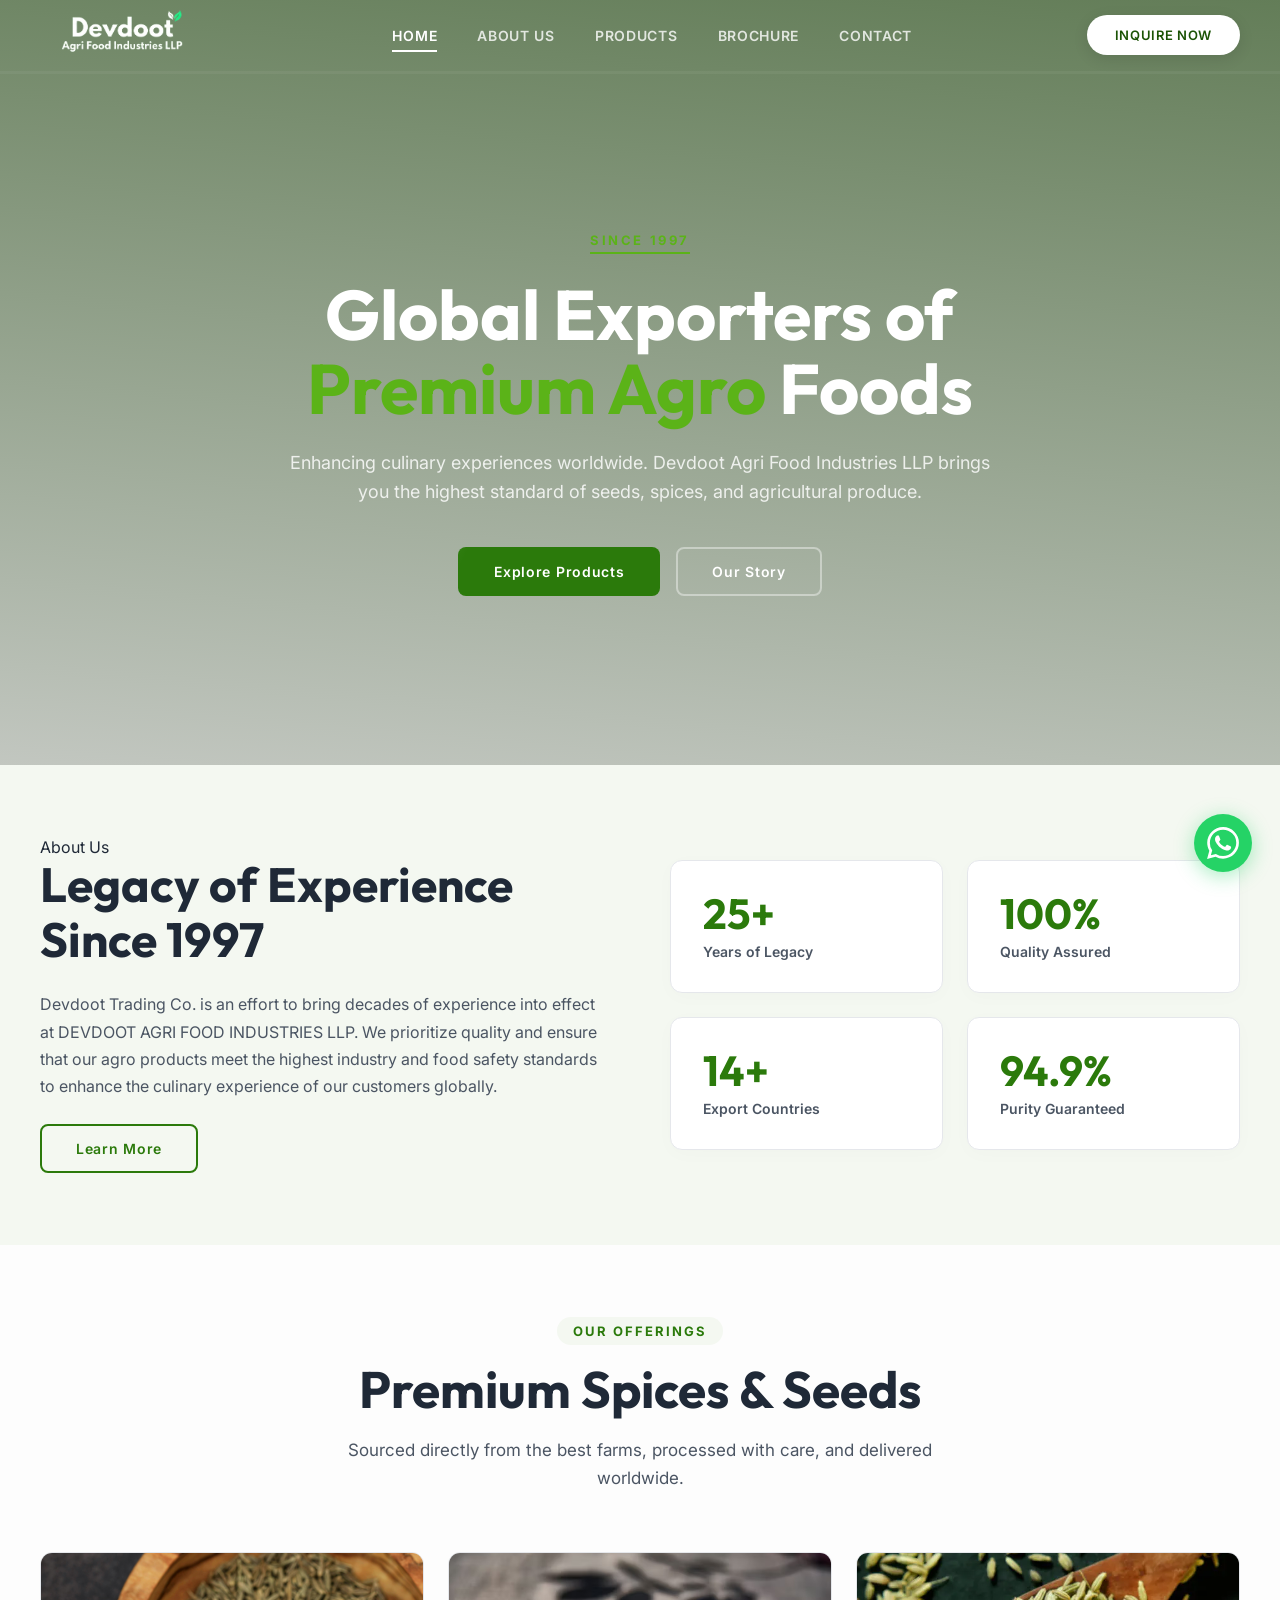
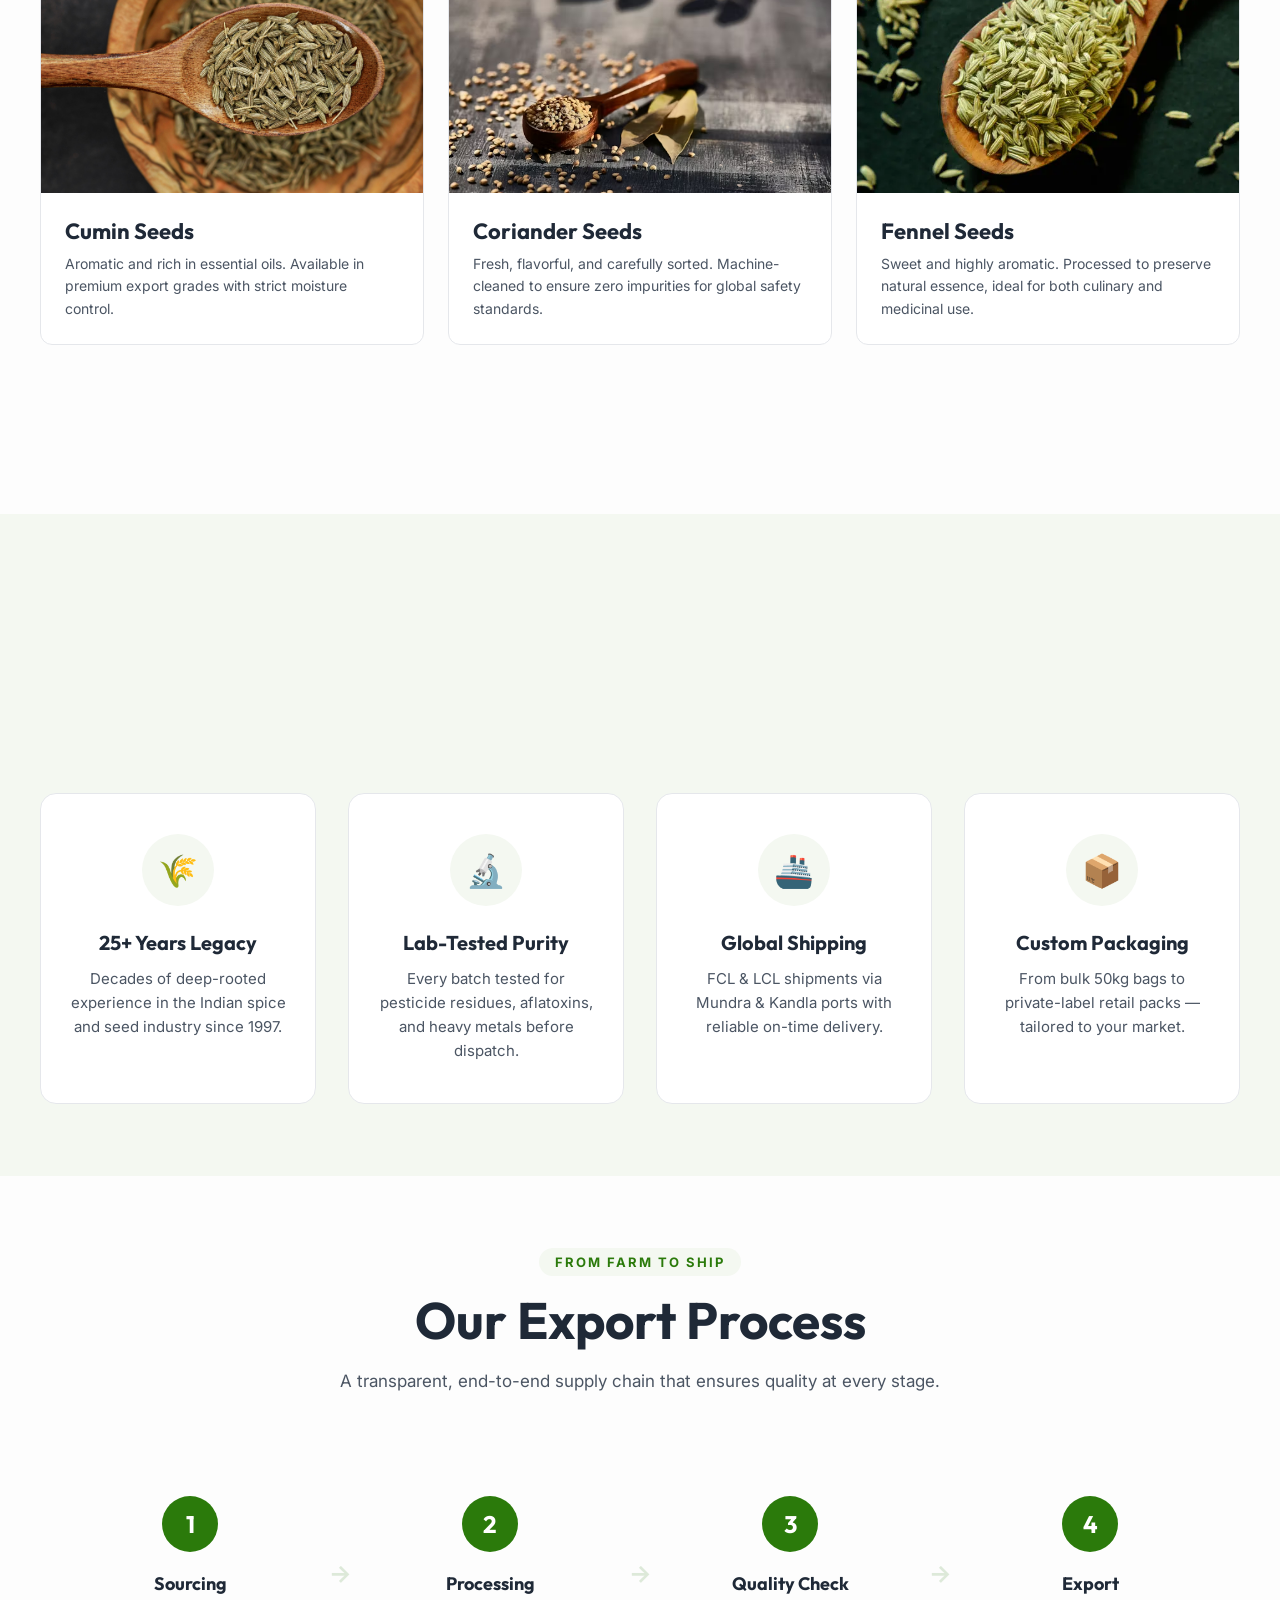
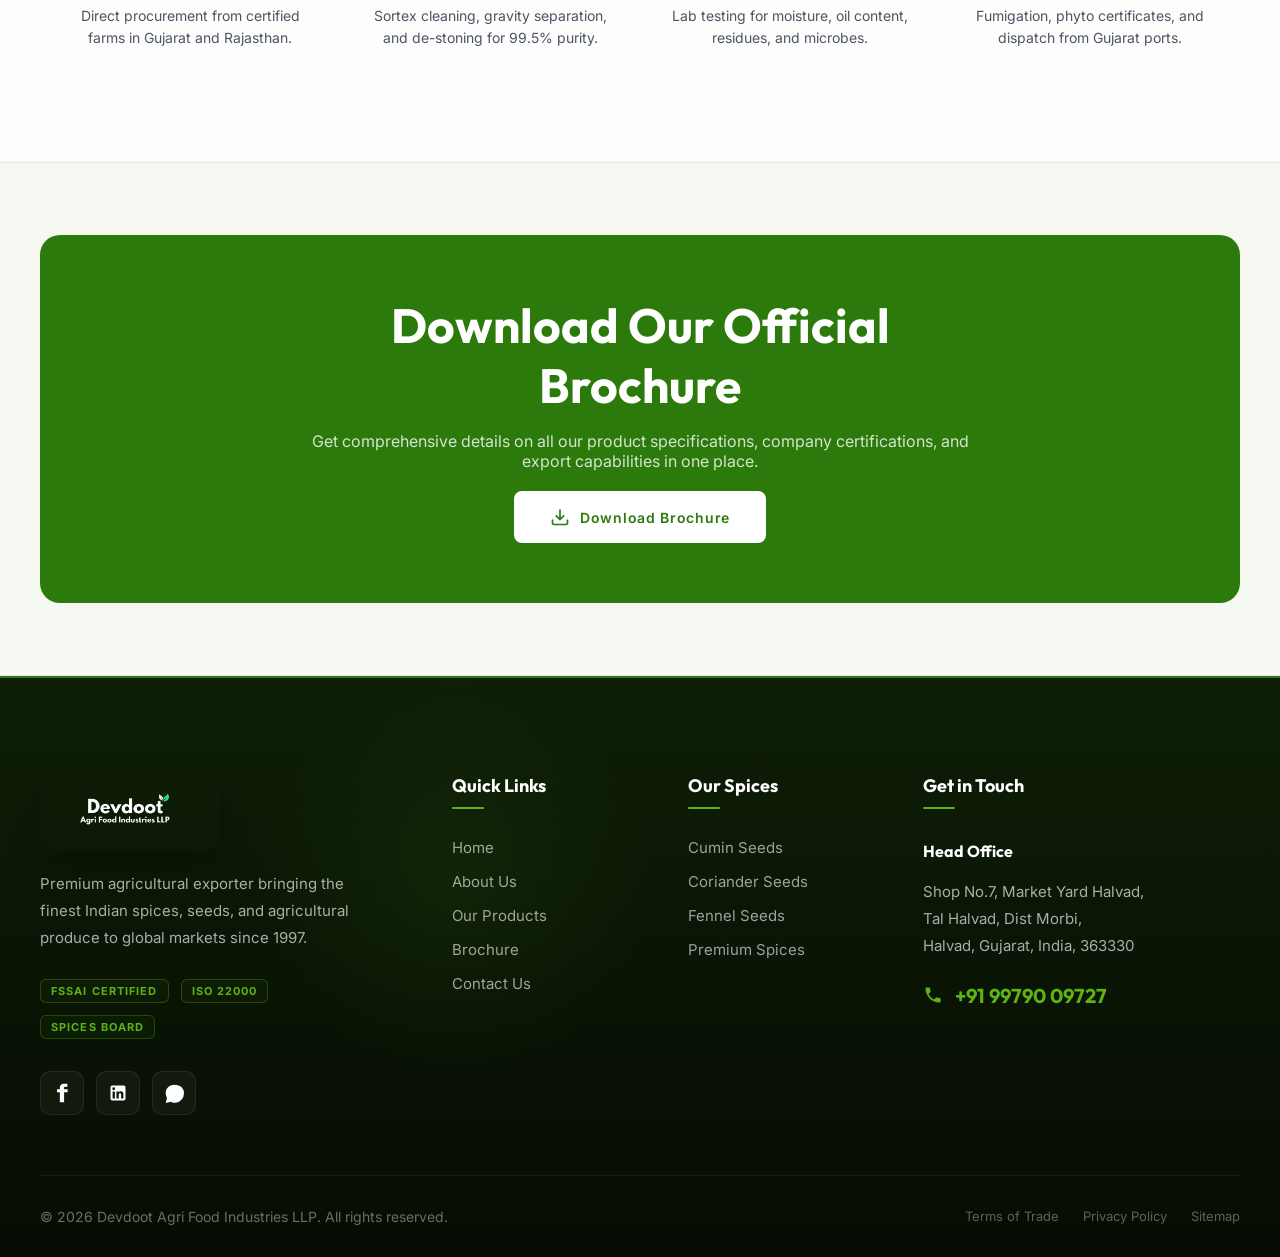
==== index.html @ 37281338 "first commit" ====
<!DOCTYPE html>
<html lang="en">

<head>
  <meta charset="UTF-8" />
  <meta name="viewport" content="width=device-width, initial-scale=1.0" />
  <title>Devdoot Agri Food Industries LLP | Premium Agro Products Exporter</title>
  <meta name="description"
    content="Devdoot Agri Food Industries LLP - Global exporter of premium agricultural products including Cumin, Coriander, Fennel seeds and more. Legacy of quality since 1997." />
  <meta name="keywords"
    content="Devdoot Agro, Cumin seeds exporter, Coriander seeds wholesale, Fennel seeds supplier, Indian spices exporter" />
  <meta property="og:title" content="Devdoot Agri Food Industries LLP" />
  <meta property="og:description"
    content="Global exporter of premium agricultural products. Experience the legacy of quality since 1997." />
  <meta property="og:type" content="website" />
  <meta property="og:image" content="assets/logo.png" />
  <link rel="icon" type="image/png" href="assets/logo.png" />

  <link rel="preconnect" href="https://fonts.googleapis.com" />
  <link rel="preconnect" href="https://fonts.gstatic.com" crossorigin />
  <link
    href="https://fonts.googleapis.com/css2?family=Inter:wght@300;400;500;600&family=Outfit:wght@400;600;700;800&display=swap"
    rel="stylesheet" />
  <link rel="stylesheet" href="styles.css" />
</head>

<body>

  <!-- ═══ NAV ═══ -->
  <nav>
    <div class="container nav-inner">
      <a href="index.html" class="logo-wrap">
        <img src="assets/logo.png" alt="Devdoot Agro" class="logo-img" />
      </a>
      <ul class="nav-links">
        <li><a href="index.html" class="active">Home</a></li>
        <li><a href="about.html">About Us</a></li>
        <li><a href="products.html">Products</a></li>
        <li><a href="brochure.html">Brochure</a></li>
        <li><a href="contact.html">Contact</a></li>
      </ul>
      <a href="contact.html" class="nav-cta">Inquire Now</a>
      <button class="hamburger" aria-label="Menu">
        <span></span><span></span><span></span>
      </button>
    </div>
  </nav>
  <div class="mobile-menu" id="mobileMenu">
    <ul>
      <li><a href="index.html">Home</a></li>
      <li><a href="about.html">About Us</a></li>
      <li><a href="products.html">Products</a></li>
      <li><a href="brochure.html">Brochure</a></li>
      <li><a href="contact.html">Contact</a></li>
    </ul>
    <a href="contact.html" class="nav-cta">Inquire Now</a>
  </div>

  <!-- ═══ HERO ═══ -->
  <section class="hero-section">
    <div class="hero-bg">
      <div class="container hero-content">
        <span class="hero-tag reveal">Since 1997</span>
        <h1 class="reveal reveal-delay-1">Global Exporters of <br /><em>Premium Agro</em> Foods</h1>
        <p class="reveal reveal-delay-2">Enhancing culinary experiences worldwide. Devdoot Agri Food Industries LLP
          brings you the highest standard of seeds, spices, and agricultural produce.</p>
        <div class="hero-actions reveal reveal-delay-3">
          <a href="products.html" class="btn-primary">Explore Products</a>
          <a href="about.html" class="btn-outline">Our Story</a>
        </div>
      </div>
    </div>
  </section>

  <!-- ═══ ABOUT STRIP ═══ -->
  <section class="section-padding bg-alt">
    <div class="container">
      <div class="about-grid">
        <div class="about-text reveal reveal-left">
          <span class="tag">About Us</span>
          <h2>Legacy of Experience Since 1997</h2>
          <p>Devdoot Trading Co. is an effort to bring decades of experience into effect at DEVDOOT AGRI FOOD INDUSTRIES
            LLP. We prioritize quality and ensure that our agro products meet the highest industry and food safety
            standards to enhance the culinary experience of our customers globally.</p>
          <a href="about.html" class="btn-outline mt-4">Learn More</a>
        </div>
        <div class="about-stats reveal reveal-right reveal-delay-2">
          <div class="stat-card">
            <h3><span class="count-up" data-target="25">0</span>+</h3>
            <p>Years of Legacy</p>
          </div>
          <div class="stat-card">
            <h3><span class="count-up" data-target="100">0</span>%</h3>
            <p>Quality Assured</p>
          </div>
          <div class="stat-card">
            <h3><span class="count-up" data-target="15">0</span>+</h3>
            <p>Export Countries</p>
          </div>
          <div class="stat-card">
            <h3><span class="count-up" data-target="99">0</span>.9%</h3>
            <p>Purity Guaranteed</p>
          </div>
        </div>
      </div>
    </div>
  </section>

  <!-- ═══ FEATURED PRODUCTS ═══ -->
  <section class="section-padding">
    <div class="container">
      <div class="section-head reveal">
        <span class="tag">Our Offerings</span>
        <h2>Premium Spices & Seeds</h2>
        <p>Sourced directly from the best farms, processed with care, and delivered worldwide.</p>
      </div>

      <div class="products-preview-grid">
        <!-- Product 1 -->
        <a href="products.html#cumin" class="product-card reveal">
          <div class="product-img-wrap">
            <div class="product-overlay">View Details</div>
            <img class="img-placeholder" src="assets/Cumin Seeds.jpg" alt="Cumin Seeds" style="object-fit:cover;" />
          </div>
          <div class="product-info">
            <h3>Cumin Seeds</h3>
            <p>Aromatic and rich in essential oils. Available in premium export grades with strict moisture control.</p>
          </div>
        </a>

        <!-- Product 2 -->
        <a href="products.html#coriander" class="product-card reveal reveal-delay-1">
          <div class="product-img-wrap">
            <div class="product-overlay">View Details</div>
            <img class="img-placeholder" src="assets/Coriander seeds.avif" alt="Coriander Seeds"
              style="object-fit:cover;" />
          </div>
          <div class="product-info">
            <h3>Coriander Seeds</h3>
            <p>Fresh, flavorful, and carefully sorted. Machine-cleaned to ensure zero impurities for global safety
              standards.</p>
          </div>
        </a>

        <!-- Product 3 -->
        <a href="products.html#fennel" class="product-card reveal reveal-delay-2">
          <div class="product-img-wrap">
            <div class="product-overlay">View Details</div>
            <img class="img-placeholder" src="assets/fanel-seeds.webp" alt="Fennel Seeds" style="object-fit:cover;" />
          </div>
          <div class="product-info">
            <h3>Fennel Seeds</h3>
            <p>Sweet and highly aromatic. Processed to preserve natural essence, ideal for both culinary and medicinal
              use.</p>
          </div>
        </a>
      </div>

      <div class="text-center mt-5 reveal reveal-delay-3">
        <a href="products.html" class="btn-primary">View All Products</a>
      </div>
    </div>
  </section>

  <!-- ═══ WHY CHOOSE US ═══ -->
  <section class="section-padding bg-alt">
    <div class="container">
      <div class="section-head reveal">
        <span class="tag">Our Advantage</span>
        <h2>Why Choose Devdoot Agro?</h2>
        <p>Trusted by importers and distributors across 15+ countries.</p>
      </div>
      <div class="why-grid">
        <div class="why-card reveal">
          <div class="why-icon">🌾</div>
          <h3>25+ Years Legacy</h3>
          <p>Decades of deep-rooted experience in the Indian spice and seed industry since 1997.</p>
        </div>
        <div class="why-card reveal reveal-delay-1">
          <div class="why-icon">🔬</div>
          <h3>Lab-Tested Purity</h3>
          <p>Every batch tested for pesticide residues, aflatoxins, and heavy metals before dispatch.</p>
        </div>
        <div class="why-card reveal reveal-delay-2">
          <div class="why-icon">🚢</div>
          <h3>Global Shipping</h3>
          <p>FCL & LCL shipments via Mundra & Kandla ports with reliable on-time delivery.</p>
        </div>
        <div class="why-card reveal reveal-delay-3">
          <div class="why-icon">📦</div>
          <h3>Custom Packaging</h3>
          <p>From bulk 50kg bags to private-label retail packs — tailored to your market.</p>
        </div>
      </div>
    </div>
  </section>

  <!-- ═══ OUR PROCESS ═══ -->
  <section class="section-padding">
    <div class="container">
      <div class="section-head reveal">
        <span class="tag">From Farm to Ship</span>
        <h2>Our Export Process</h2>
        <p>A transparent, end-to-end supply chain that ensures quality at every stage.</p>
      </div>
      <div class="process-grid">
        <div class="process-step reveal">
          <div class="step-number">1</div>
          <h3>Sourcing</h3>
          <p>Direct procurement from certified farms in Gujarat and Rajasthan.</p>
        </div>
        <div class="process-step reveal reveal-delay-1">
          <div class="step-number">2</div>
          <h3>Processing</h3>
          <p>Sortex cleaning, gravity separation, and de-stoning for 99.5% purity.</p>
        </div>
        <div class="process-step reveal reveal-delay-2">
          <div class="step-number">3</div>
          <h3>Quality Check</h3>
          <p>Lab testing for moisture, oil content, residues, and microbes.</p>
        </div>
        <div class="process-step reveal reveal-delay-3">
          <div class="step-number">4</div>
          <h3>Export</h3>
          <p>Fumigation, phyto certificates, and dispatch from Gujarat ports.</p>
        </div>
      </div>
    </div>
  </section>

  <!-- ═══ BROCHURE CTA ═══ -->
  <section class="brochure-cta section-padding bg-alt">
    <div class="container">
      <div class="b-cta-inner reveal">
        <div class="b-cta-text">
          <h2>Download Our Official Brochure</h2>
          <p>Get comprehensive details on all our product specifications, company certifications, and export
            capabilities in one place.</p>
          <a href="brochure.html" class="btn-primary" style="margin-top:20px;">
            <svg width="20" height="20" viewBox="0 0 24 24" fill="none" stroke="currentColor" stroke-width="2">
              <path d="M21 15v4a2 2 0 0 1-2 2H5a2 2 0 0 1-2-2v-4M7 10l5 5 5-5M12 15V3" />
            </svg>
            Download Brochure
          </a>
        </div>
      </div>
    </div>
  </section>

  <!-- ═══ FOOTER ═══ -->
  <footer>
    <div class="container">
      <div class="footer-grid">
        <div class="footer-brand">
          <a href="index.html" class="logo-wrap">
            <img src="assets/logo.png" alt="Devdoot Agro" />
          </a>
          <p class="footer-tagline">Premium agricultural exporter bringing the finest Indian spices, seeds, and
            agricultural produce to global markets since 1997.</p>
          <div class="footer-certifications">
            <span>FSSAI Certified</span>
            <span>ISO 22000</span>
            <span>Spices Board</span>
          </div>
          <div class="footer-social">
            <a href="https://facebook.com" target="_blank" class="social-btn" aria-label="Facebook">
              <svg viewBox="0 0 24 24">
                <path
                  d="M18.77,7.46H14.5v-1.9c0-.9.6-1.1,1-1.1h3V1H14.17C10.5,1,9.44,3.85,9.44,6.2v1.25H6V11.2h3.44V23h5.06V11.2h4.27Z" />
              </svg>
            </a>
            <a href="https://linkedin.com" target="_blank" class="social-btn" aria-label="LinkedIn">
              <svg viewBox="0 0 24 24">
                <path
                  d="M19,3a2,2,0,0,1,2,2V19a2,2,0,0,1-2,2H5a2,2,0,0,1-2-2V5A2,2,0,0,1,5,3H19m-.5,15.5v-5.3a3.26,3.26,0,0,0-3.26-3.26c-.85,0-1.84.52-2.32,1.3v-1.11h-2.8v8.37h2.8v-4.93c0-.77.62-1.4,1.39-1.4a1.4,1.4,0,0,1,1.4,1.4v4.93h2.79M6.88,8.56a1.68,1.68,0,0,0,1.68-1.68c0-.93-.75-1.69-1.68-1.69a1.69,1.69,0,0,0-1.69,1.69,1.68,1.68,0,0,0,1.69,1.68m1.39,9.94v-8.37H5.5v8.37H8.27Z" />
              </svg>
            </a>
            <a href="https://wa.me/919979009727" target="_blank" class="social-btn" aria-label="WhatsApp">
              <svg viewBox="0 0 24 24">
                <path
                  d="M12.04,2C6.5,2,2,6.5,2,12.04c0,2.1,0.55,4.14,1.59,5.95L2,24l6.3-1.65a9.88,9.88,0,0,0,5.7,1.45h0A11.89,11.89,0,0,0,24,11.91C24,5.43,18.66,2,12.04,2Zm5.43,12.38c-.3-.15-1.76-.87-2-.97s-.47-.15-.67.15-.77.97-.94,1.16-.35.22-.64.08a9.49,9.49,0,0,1-2.39-1.48,10.45,10.45,0,0,1-1.65-2.06c-.17-.3,0-.46.13-.61s.3-.35.45-.52.2-.3.3-.5a.78.78,0,0,0,0-.52c-.08-.15-.67-1.61-.92-2.21s-.49-.5-.67-.51-.37,0-.57,0a1.5,1.5,0,0,0-1,.37c-.27.3-1,1-1,2.48s1.07,2.88,1.21,3.07,2.1,3.2,5.08,4.49c.71.31,1.26.49,1.69.63a4.57,4.57,0,0,0,1.87.12c.57-.09,1.76-.72,2-1.41s.25-1.29.17-1.41S17.77,14.53,17.47,14.38Z" />
              </svg>
            </a>
          </div>
        </div>
        <div class="footer-col">
          <h4>Quick Links</h4>
          <ul>
            <li><a href="index.html">Home</a></li>
            <li><a href="about.html">About Us</a></li>
            <li><a href="products.html">Our Products</a></li>
            <li><a href="brochure.html">Brochure</a></li>
            <li><a href="contact.html">Contact Us</a></li>
          </ul>
        </div>
        <div class="footer-col">
          <h4>Our Spices</h4>
          <ul>
            <li><a href="products.html#cumin">Cumin Seeds</a></li>
            <li><a href="products.html#coriander">Coriander Seeds</a></li>
            <li><a href="products.html#fennel">Fennel Seeds</a></li>
            <li><a href="products.html">Premium Spices</a></li>
          </ul>
        </div>
        <div class="footer-col">
          <h4>Get in Touch</h4>
          <div class="footer-address">
            <strong>Head Office</strong>
            Shop No.7, Market Yard Halvad,<br>
            Tal Halvad, Dist Morbi,<br>
            Halvad, Gujarat, India, 363330
          </div>
          <a href="tel:+919979009727" class="footer-phone">
            <svg viewBox="0 0 24 24"
              style="width:20px; height:20px; fill:currentColor; vertical-align:middle; margin-right:4px;">
              <path
                d="M6.62,10.79A15.05,15.05,0,0,0,13.2,17.37l2.2-2.2a1,1,0,0,1,1.11-.27,11.48,11.48,0,0,0,3.61.57,1,1,0,0,1,1,1V20a1,1,0,0,1-1,1A17,17,0,0,1,3,4,1,1,0,0,1,4,3H7.5a1,1,0,0,1,1,1,11.36,11.36,0,0,0,.57,3.6,1,1,0,0,1-.27,1.1Z" />
            </svg>
            +91 99790 09727
          </a>
        </div>
      </div>
      <div class="footer-bottom">
        <p>© 2026 Devdoot Agri Food Industries LLP. All rights reserved.</p>
        <div class="footer-bottom-links">
          <a href="contact.html">Terms of Trade</a>
          <a href="contact.html">Privacy Policy</a>
          <a href="contact.html">Sitemap</a>
        </div>
      </div>
    </div>
  </footer>

  <!-- ═══ FLOATING WIDGETS ═══ -->
  <a href="https://wa.me/919979009727?text=Hi! I am interested in Devdoot Agri Food Industries LLP. Kindly connect."
    class="wa-float" target="_blank" aria-label="Chat on WhatsApp">
    <svg viewBox="0 0 24 24">
      <path
        d="M17.472 14.382c-.297-.149-1.758-.867-2.03-.967-.273-.099-.471-.148-.67.15-.197.297-.767.966-.94 1.164-.173.199-.347.223-.644.075-.297-.15-1.255-.463-2.39-1.475-.883-.788-1.48-1.761-1.653-2.059-.173-.297-.018-.458.13-.606.134-.133.298-.347.446-.52.149-.174.198-.298.298-.497.099-.198.05-.371-.025-.52-.075-.149-.669-1.612-.916-2.207-.242-.579-.487-.5-.669-.51-.173-.008-.371-.01-.57-.01-.198 0-.52.074-.792.372-.272.297-1.04 1.016-1.04 2.479 0 1.462 1.065 2.875 1.213 3.074.149.198 2.096 3.2 5.077 4.487.709.306 1.262.489 1.694.625.712.227 1.36.195 1.871.118.571-.085 1.758-.719 2.006-1.413.248-.694.248-1.289.173-1.413-.074-.124-.272-.198-.57-.347m-5.421 7.403h-.004a9.87 9.87 0 01-5.031-1.378l-.361-.214-3.741.982.998-3.648-.235-.374a9.86 9.86 0 01-1.51-5.26c.001-5.45 4.436-9.884 9.888-9.884 2.64 0 5.122 1.03 6.988 2.898a9.825 9.825 0 012.893 6.994c-.003 5.45-4.437 9.884-9.885 9.884m8.413-18.297A11.815 11.815 0 0012.05 0C5.495 0 .16 5.335.157 11.892c0 2.096.547 4.142 1.588 5.945L.057 24l6.305-1.654a11.882 11.882 0 005.683 1.448h.005c6.554 0 11.89-5.335 11.893-11.893a11.821 11.821 0 00-3.48-8.413z" />
    </svg>
  </a>
  <button class="scroll-top" id="scrollTop" aria-label="Scroll to top">
    <svg viewBox="0 0 24 24">
      <path d="M18 15l-6-6-6 6" stroke-width="2" stroke-linecap="round" stroke-linejoin="round" />
    </svg>
  </button>

  <script src="script.js"></script>
</body>

</html>
---- styles.css ----
/* ═══════════════════════════════════════════
   DEVDOOT AGRO — MASTER STYLESHEET
   Theme: Light aesthetic · Green accent · Agricultural
   ═══════════════════════════════════════════ */

/* ─── TOKENS ─── */
:root {
  --green: #2B7A0B;
  --green-light: #5BB318;
  --green-glow: rgba(43, 122, 11, 0.15);
  --green-dark: #1b5305;
  --bg-main: #FDFDFD;
  --bg-card: #FFFFFF;
  --bg-alt: #F4F8F1;
  /* very faint green */
  --text-dark: #1F2937;
  --text-mid: #4B5563;
  --text-light: #9CA3AF;
  --border: #E5E7EB;
  --white: #FFFFFF;
  --font-display: 'Outfit', sans-serif;
  --font-body: 'Inter', sans-serif;
  --green-wa: #25D366;
}

/* ─── RESET ─── */
*,
*::before,
*::after {
  margin: 0;
  padding: 0;
  box-sizing: border-box;
}

html {
  scroll-behavior: smooth;
}

body {
  font-family: var(--font-body);
  background: var(--bg-main);
  color: var(--text-dark);
  overflow-x: hidden;
  -webkit-font-smoothing: antialiased;
}

img {
  display: block;
  max-width: 100%;
}

a {
  text-decoration: none;
}

button {
  border: none;
  cursor: pointer;
  font-family: inherit;
}

input,
textarea,
select {
  font-family: inherit;
}

/* ─── UTILITIES ─── */
.container {
  max-width: 1280px;
  margin: 0 auto;
  padding: 0 40px;
}

.section-padding {
  padding: 72px 0;
}

.section-head {
  text-align: center;
  margin-bottom: 60px;
}

.section-head .tag {
  display: inline-block;
  font-size: 13px;
  font-weight: 700;
  letter-spacing: 0.15em;
  text-transform: uppercase;
  color: var(--green);
  background: var(--bg-alt);
  padding: 6px 16px;
  border-radius: 30px;
  margin-bottom: 16px;
}

.section-head h2 {
  font-family: var(--font-display);
  font-size: clamp(36px, 4vw, 56px);
  color: var(--text-dark);
  line-height: 1.1;
  margin-bottom: 20px;
}

.section-head p {
  font-size: 17px;
  color: var(--text-mid);
  max-width: 600px;
  margin: 0 auto;
  line-height: 1.6;
}

.page-hero {
  padding: 200px 0 120px;
  position: relative;
  overflow: hidden;
  text-align: center;
  background-color: #1a1a1a;
  background-size: cover;
  background-position: center;
  background-repeat: no-repeat;
}

.page-hero::before {
  content: "";
  position: absolute;
  inset: 0;
  background: linear-gradient(180deg, rgba(15, 15, 15, 0.7) 0%, rgba(30, 30, 30, 0.8) 100%);
  z-index: 1;
}

.page-hero .container {
  position: relative;
  z-index: 2;
}

.page-hero h1 {
  font-family: var(--font-display);
  font-size: clamp(48px, 6vw, 84px);
  color: var(--white);
  line-height: 1.05;
  margin-bottom: 24px;
  text-shadow: 0 2px 20px rgba(0, 0, 0, 0.3);
}

.page-hero p {
  font-size: 18px;
  color: rgba(255, 255, 255, 0.85);
  max-width: 640px;
  margin: 0 auto;
  line-height: 1.7;
}

/* Per-page hero backgrounds */
.page-hero--about {
  background-image: url('https://images.unsplash.com/photo-1625246333195-78d9c38ad449?q=80&w=2070&auto=format&fit=crop');
}

.page-hero--products {
  background-image: url('https://images.unsplash.com/photo-1596040033229-a9821ebd058d?q=80&w=2070&auto=format&fit=crop');
}

.page-hero--brochure {
  background-image: url('https://images.unsplash.com/photo-1574323347407-f5e1ad6d020b?q=80&w=2070&auto=format&fit=crop');
}

.page-hero--contact {
  background-image: url('https://images.unsplash.com/photo-1542601906990-b4d3fb778b09?q=80&w=2070&auto=format&fit=crop');
}

.breadcrumb {
  display: flex;
  align-items: center;
  justify-content: center;
  gap: 12px;
  margin-top: 32px;
  font-size: 14px;
  font-weight: 500;
}

.breadcrumb a {
  color: rgba(255, 255, 255, 0.6);
  transition: color 0.2s;
}

.breadcrumb a:hover {
  color: var(--white);
}

.breadcrumb span {
  color: rgba(255, 255, 255, 0.3);
}

.breadcrumb .current {
  color: var(--white);
}

/* ─── BUTTONS ─── */
.btn-primary {
  background: var(--green);
  color: var(--white);
  padding: 16px 36px;
  font-size: 14px;
  font-weight: 600;
  letter-spacing: 0.05em;
  border-radius: 8px;
  display: inline-flex;
  align-items: center;
  gap: 10px;
  position: relative;
  overflow: hidden;
  z-index: 1;
  transition: all 0.4s cubic-bezier(0.16, 1, 0.3, 1);
}

.btn-primary::before {
  content: "";
  position: absolute;
  top: 0;
  left: -100%;
  width: 100%;
  height: 100%;
  background: linear-gradient(90deg,
      transparent,
      rgba(255, 255, 255, 0.2),
      transparent);
  transform: skewX(-25deg);
  z-index: -1;
  transition: none;
}

.btn-primary:hover {
  background: var(--green-dark);
  transform: translateY(-3px);
  box-shadow: 0 12px 24px var(--green-glow);
}

.btn-primary:hover::before {
  left: 200%;
  transition: left 0.8s ease-in-out;
}

.btn-outline {
  background: transparent;
  color: var(--green);
  border: 2px solid var(--green);
  padding: 14px 34px;
  font-size: 14px;
  font-weight: 600;
  letter-spacing: 0.05em;
  border-radius: 8px;
  display: inline-flex;
  align-items: center;
  gap: 10px;
  position: relative;
  overflow: hidden;
  z-index: 1;
  transition: all 0.4s cubic-bezier(0.16, 1, 0.3, 1);
}

.btn-outline::before {
  content: "";
  position: absolute;
  inset: 0;
  background: var(--green);
  transform: scaleX(0);
  transform-origin: right;
  z-index: -1;
  transition: transform 0.4s cubic-bezier(0.16, 1, 0.3, 1);
}

.btn-outline:hover {
  color: var(--white);
  transform: translateY(-3px);
  box-shadow: 0 8px 20px var(--green-glow);
}

.btn-outline:hover::before {
  transform: scaleX(1);
  transform-origin: left;
}

/* Utilities */
.text-center {
  text-align: center;
}

/* ─── NAV ─── */
nav {
  position: fixed;
  top: 0;
  left: 0;
  right: 0;
  z-index: 100;
  background: transparent;
  backdrop-filter: blur(0);
  -webkit-backdrop-filter: blur(0);
  border-bottom: 1px solid rgba(255, 255, 255, 0);
  transition: all 0.4s cubic-bezier(0.16, 1, 0.3, 1);
}

nav.scrolled,
nav.mobile-open {
  background: rgba(27, 83, 5, 0.96);
  backdrop-filter: blur(16px);
  -webkit-backdrop-filter: blur(16px);
  border-bottom: 1px solid rgba(255, 255, 255, 0.08);
  box-shadow: 0 10px 30px rgba(0, 0, 0, 0.15);
}

.nav-inner {
  display: flex;
  align-items: center;
  justify-content: space-between;
  height: 70px;
  /* Stable height to prevent mobile layout shifting */
}

.logo-wrap {
  display: flex;
  align-items: center;
}

.logo-img {
  height: 70px;
  width: auto;
  /* Stable logo height for layout solidity */
}

.nav-links {
  display: flex;
  align-items: center;
  gap: 40px;
  list-style: none;
}

.nav-links a {
  color: rgba(255, 255, 255, 0.8);
  font-size: 14px;
  font-weight: 600;
  letter-spacing: 0.05em;
  text-transform: uppercase;
  position: relative;
  padding: 8px 0;
  transition: color 0.3s ease;
}

.nav-links a::after {
  content: "";
  position: absolute;
  bottom: 0;
  left: 0;
  width: 100%;
  height: 2px;
  background: var(--white);
  transform: scaleX(0);
  transform-origin: right;
  transition: transform 0.4s cubic-bezier(0.16, 1, 0.3, 1);
}

.nav-links a:hover {
  color: var(--white);
}

.nav-links a:hover::after,
.nav-links a.active::after {
  transform: scaleX(1);
  transform-origin: left;
}

.nav-links a.active {
  color: var(--white);
}

.nav-cta {
  background: var(--white);
  color: var(--green-dark);
  padding: 12px 28px;
  font-size: 13px;
  font-weight: 600;
  letter-spacing: 0.05em;
  text-transform: uppercase;
  border-radius: 30px;
  box-shadow: 0 4px 15px rgba(0, 0, 0, 0.1);
  transition: all 0.3s cubic-bezier(0.16, 1, 0.3, 1);
}

.nav-cta:hover {
  background: var(--bg-alt);
  transform: translateY(-2px);
  box-shadow: 0 8px 20px rgba(255, 255, 255, 0.2);
}

.hamburger {
  display: none;
  flex-direction: column;
  gap: 6px;
  background: none;
  border: none;
  cursor: pointer;
}

.hamburger span {
  width: 28px;
  height: 2px;
  background: var(--white);
  transition: 0.3s;
}

.hamburger.open span:nth-child(1) {
  transform: translateY(8px) rotate(45deg);
}

.hamburger.open span:nth-child(2) {
  opacity: 0;
}

.hamburger.open span:nth-child(3) {
  transform: translateY(-8px) rotate(-45deg);
}

.mobile-menu {
  display: flex;
  position: fixed;
  top: 70px; /* Aligns perfectly with the new 70px header height */
  left: 0;
  right: 0;
  bottom: 0;
  background: linear-gradient(135deg, rgba(14, 30, 7, 0.98) 0%, rgba(6, 12, 3, 0.99) 100%);
  backdrop-filter: blur(20px);
  -webkit-backdrop-filter: blur(20px);
  z-index: 99;
  padding: 60px 40px;
  flex-direction: column;
  align-items: center;
  justify-content: space-between;
  border-top: 1px solid rgba(91, 179, 24, 0.25);
  opacity: 0;
  visibility: hidden;
  pointer-events: none;
  transform: translateY(-15px);
  transition: all 0.4s cubic-bezier(0.16, 1, 0.3, 1);
}

.mobile-menu.open {
  opacity: 1;
  visibility: visible;
  pointer-events: auto;
  transform: translateY(0);
}

.mobile-menu ul {
  list-style: none;
  display: flex;
  flex-direction: column;
  align-items: center;
  gap: 32px;
  width: 100%;
  margin-top: 20px;
}

.mobile-menu ul li {
  opacity: 0;
  transform: translateY(15px);
  transition: opacity 0.5s cubic-bezier(0.16, 1, 0.3, 1), transform 0.5s cubic-bezier(0.16, 1, 0.3, 1);
}

.mobile-menu.open ul li {
  opacity: 1;
  transform: translateY(0);
}

.mobile-menu.open ul li:nth-child(1) { transition-delay: 0.08s; }
.mobile-menu.open ul li:nth-child(2) { transition-delay: 0.14s; }
.mobile-menu.open ul li:nth-child(3) { transition-delay: 0.2s; }
.mobile-menu.open ul li:nth-child(4) { transition-delay: 0.26s; }
.mobile-menu.open ul li:nth-child(5) { transition-delay: 0.32s; }

.mobile-menu a {
  position: relative;
  display: inline-block;
  color: rgba(255, 255, 255, 0.85);
  font-family: var(--font-display);
  font-size: 26px;
  font-weight: 600;
  letter-spacing: 0.04em;
  text-transform: uppercase;
  transition: all 0.3s cubic-bezier(0.16, 1, 0.3, 1);
}

.mobile-menu a::after {
  content: '';
  position: absolute;
  bottom: -4px;
  left: 50%;
  width: 0;
  height: 2px;
  background: var(--green-light);
  transition: all 0.3s cubic-bezier(0.16, 1, 0.3, 1);
  transform: translateX(-50%);
}

.mobile-menu a:hover::after,
.mobile-menu a.active::after {
  width: 40px;
}

.mobile-menu a:hover,
.mobile-menu a.active {
  color: var(--white);
  transform: translateY(-2px);
  text-shadow: 0 0 15px rgba(91, 179, 24, 0.4);
}

.mobile-menu .nav-cta {
  margin-top: auto;
  margin-bottom: 20px;
  background: var(--green);
  color: var(--white);
  padding: 16px 48px;
  font-size: 15px;
  font-weight: 700;
  letter-spacing: 0.08em;
  text-transform: uppercase;
  border-radius: 30px;
  box-shadow: 0 8px 25px rgba(43, 122, 11, 0.3);
  transition: all 0.3s cubic-bezier(0.16, 1, 0.3, 1);
  text-align: center;
  width: 100%;
  max-width: 280px;
}

.mobile-menu .nav-cta:hover {
  background: var(--green-light);
  transform: translateY(-2px);
  box-shadow: 0 12px 30px rgba(91, 179, 24, 0.4);
}

/* ─── REVEAL & MOTION SYSTEM ─── */
.reveal {
  opacity: 0;
  transform: translateY(40px);
  transition: opacity 0.85s cubic-bezier(0.16, 1, 0.3, 1),
    transform 0.85s cubic-bezier(0.16, 1, 0.3, 1);
  will-change: transform, opacity;
}

/* Directional Reveals */
.reveal.reveal-left {
  transform: translateX(-50px);
}

.reveal.reveal-right {
  transform: translateX(50px);
}

.reveal.reveal-scale {
  transform: scale(0.94) translateY(20px);
}

.reveal.reveal-fade {
  transform: none;
}

/* Active State */
.reveal.active {
  opacity: 1;
  transform: translate(0) scale(1);
}

/* Delays for Staggered Entrances */
.reveal-delay-1 {
  transition-delay: 0.1s;
}

.reveal-delay-2 {
  transition-delay: 0.2s;
}

.reveal-delay-3 {
  transition-delay: 0.3s;
}

.reveal-delay-4 {
  transition-delay: 0.4s;
}

.reveal-delay-5 {
  transition-delay: 0.5s;
}

/* Scroll Reading Progress Bar */
.scroll-progress-container {
  position: fixed;
  top: 71px;
  /* Fixed top alignment to match stable header height */
  left: 0;
  width: 100%;
  height: 3px;
  background: rgba(255, 255, 255, 0.05);
  z-index: 101;
  /* Higher than nav z-index so it is visible */
  pointer-events: none;
}

.scroll-progress-bar {
  height: 100%;
  width: 0%;
  background: linear-gradient(90deg, var(--green-light) 0%, var(--green) 100%);
  box-shadow: 0 0 10px rgba(91, 179, 24, 0.5);
  transition: width 0.1s ease-out;
}

@media (max-width: 991px) {
  .scroll-progress-container {
    top: 71px;
  }
}

/* Timeline enhancements (pulse/line growth) */
.timeline-wrap::before {
  transition: height 1s ease-out;
}

.timeline-marker {
  transition: background-color 0.3s, transform 0.3s, box-shadow 0.3s;
}

.timeline-item.active .timeline-marker {
  background: var(--green-light);
  transform: translate(-50%, -50%) scale(1.2);
  box-shadow: 0 0 15px var(--green-light), 0 0 0 6px var(--green-glow);
}

.timeline-item .timeline-content {
  transition: border-color 0.5s, box-shadow 0.5s;
}

.timeline-item.active .timeline-content {
  border-color: var(--green-light);
  box-shadow: 0 15px 35px rgba(43, 122, 11, 0.06);
}

/* ─── FOOTER ─── */
footer {
  background: linear-gradient(180deg, #0e1e07 0%, #060c03 100%);
  padding: 96px 0 0;
  color: rgba(255, 255, 255, 0.75);
  font-family: var(--font-body);
  position: relative;
  overflow: hidden;
  border-top: 2px solid var(--green);
}

footer::before {
  content: "";
  position: absolute;
  top: 0;
  left: 20%;
  width: 400px;
  height: 400px;
  background: radial-gradient(circle, rgba(91, 179, 24, 0.08) 0%, transparent 70%);
  z-index: 1;
  pointer-events: none;
}

.footer-grid {
  display: grid;
  grid-template-columns: 2fr 1fr 1fr 1.8fr;
  gap: 60px;
  padding-bottom: 60px;
  position: relative;
  z-index: 2;
}

.footer-brand {
  display: flex;
  flex-direction: column;
  gap: 20px;
}

.footer-brand .logo-wrap {
  padding: 12px 24px;
  border-radius: 12px;
  display: inline-block;
  align-self: flex-start;
  box-shadow: 0 10px 30px rgba(0, 0, 0, 0.2);
  transition: transform 0.3s;
}

.footer-brand .logo-wrap:hover {
  transform: scale(1.04);
}

.footer-brand .logo-wrap img {
  height: 52px;
  width: auto;
}

.footer-tagline {
  font-size: 15px;
  color: rgba(255, 255, 255, 0.65);
  line-height: 1.8;
  max-width: 340px;
}

.footer-certifications {
  display: flex;
  align-items: center;
  flex-wrap: wrap;
  gap: 12px;
  margin-top: 8px;
}

.footer-certifications span {
  font-size: 11px;
  text-transform: uppercase;
  letter-spacing: 0.1em;
  color: var(--green-light);
  font-weight: 700;
  border: 1px solid rgba(91, 179, 24, 0.3);
  padding: 4px 10px;
  border-radius: 6px;
  background: rgba(91, 179, 24, 0.05);
}

.footer-social {
  display: flex;
  gap: 12px;
  margin-top: 12px;
}

.social-btn {
  width: 44px;
  height: 44px;
  background: rgba(255, 255, 255, 0.04);
  border: 1px solid rgba(255, 255, 255, 0.08);
  border-radius: 10px;
  display: flex;
  align-items: center;
  justify-content: center;
  color: var(--white);
  transition: all 0.3s cubic-bezier(0.16, 1, 0.3, 1);
}

.social-btn:hover {
  background: var(--green);
  border-color: var(--green-light);
  transform: translateY(-4px);
  box-shadow: 0 8px 20px rgba(91, 179, 24, 0.3);
}

.social-btn svg {
  width: 20px;
  height: 20px;
  fill: currentColor;
}

.footer-col h4 {
  font-family: var(--font-display);
  font-size: 18px;
  color: var(--white);
  margin-bottom: 28px;
  position: relative;
  padding-bottom: 12px;
  font-weight: 700;
}

.footer-col h4::after {
  content: "";
  position: absolute;
  bottom: 0;
  left: 0;
  width: 32px;
  height: 2px;
  background: var(--green-light);
  border-radius: 2px;
}

.footer-col ul {
  list-style: none;
  display: flex;
  flex-direction: column;
  gap: 14px;
}

.footer-col ul li a {
  font-size: 15px;
  color: rgba(255, 255, 255, 0.6);
  transition: all 0.3s ease;
  display: inline-block;
}

.footer-col ul li a:hover {
  color: var(--green-light);
  transform: translateX(6px);
}

.footer-address {
  font-size: 15px;
  color: rgba(255, 255, 255, 0.65);
  line-height: 1.8;
  display: flex;
  flex-direction: column;
  gap: 8px;
}

.footer-address strong {
  color: var(--white);
  display: block;
  font-size: 16px;
  margin-bottom: 4px;
  font-family: var(--font-display);
}

.footer-phone {
  display: inline-flex;
  align-items: center;
  gap: 8px;
  font-size: 20px;
  font-family: var(--font-display);
  font-weight: 700;
  color: var(--green-light);
  margin-top: 24px;
  transition: all 0.3s;
}

.footer-phone:hover {
  color: var(--white);
  transform: translateY(-2px);
}

.footer-bottom {
  border-top: 1px solid rgba(255, 255, 255, 0.06);
  padding: 32px 0;
  display: flex;
  justify-content: space-between;
  align-items: center;
  flex-wrap: wrap;
  gap: 20px;
  position: relative;
  z-index: 2;
}

.footer-bottom p {
  font-size: 14px;
  color: rgba(255, 255, 255, 0.4);
}

.footer-bottom-links {
  display: flex;
  gap: 24px;
}

.footer-bottom-links a {
  font-size: 13px;
  color: rgba(255, 255, 255, 0.35);
  transition: color 0.3s;
}

.footer-bottom-links a:hover {
  color: var(--green-light);
}

/* ─── FLOATING WIDGETS ─── */
.wa-float {
  position: fixed;
  bottom: 28px;
  right: 28px;
  z-index: 999;
  background: var(--green-wa);
  width: 58px;
  height: 58px;
  border-radius: 50%;
  display: flex;
  align-items: center;
  justify-content: center;
  box-shadow: 0 4px 20px rgba(37, 211, 102, 0.4);
  transition: transform 0.2s;
}

.wa-float:hover {
  transform: scale(1.08);
}

.wa-float svg {
  width: 32px;
  height: 32px;
  fill: #fff;
}

.scroll-top {
  position: fixed;
  bottom: 100px;
  right: 32px;
  z-index: 999;
  background: var(--bg-card);
  border: 1px solid var(--border);
  width: 48px;
  height: 48px;
  border-radius: 50%;
  display: flex;
  align-items: center;
  justify-content: center;
  opacity: 0;
  transform: translateY(10px);
  transition: all 0.3s;
  cursor: pointer;
  box-shadow: 0 4px 15px rgba(0, 0, 0, 0.05);
}

.scroll-top.visible {
  opacity: 1;
  transform: translateY(0);
}

.scroll-top:hover {
  border-color: var(--green);
  color: var(--green);
}

.scroll-top svg {
  width: 20px;
  height: 20px;
  stroke: var(--text-dark);
  fill: none;
  transition: stroke 0.2s;
}

.scroll-top:hover svg {
  stroke: var(--green);
}

/* ─── HERO SECTION ─── */
.hero-section {
  padding: 180px 0 120px;
  background: linear-gradient(185deg, rgba(34, 71, 18, 0.7) 0%, rgba(18, 36, 10, 0.25) 100%), url('https://images.unsplash.com/photo-1596040033229-a9821ebd058d?q=80&w=2070&auto=format&fit=crop') center/cover;
  min-height: 85vh;
  display: flex;
  align-items: center;
  position: relative;
  overflow: hidden;
}

.hero-bg {
  width: 100%;
}

.hero-content {
  text-align: center;
  max-width: 800px;
  margin: 0 auto;
  /* Perfectly centered alignment */
}

.hero-tag {
  display: inline-block;
  font-size: 13px;
  font-weight: 700;
  letter-spacing: 0.2em;
  text-transform: uppercase;
  color: var(--green-light);
  margin-bottom: 24px;
  border-bottom: 2px solid var(--green-light);
  padding-bottom: 4px;
}

.hero-section h1 {
  font-family: var(--font-display);
  font-size: clamp(48px, 8vw, 70px);
  color: var(--white);
  line-height: 1.05;
  margin-bottom: 24px;
}

.hero-section h1 em {
  color: var(--green-light);
  font-style: normal;
}

.hero-section p {
  font-size: 18px;
  color: rgba(255, 255, 255, 0.82);
  line-height: 1.6;
  margin-bottom: 40px;
}

.hero-actions {
  display: flex;
  align-items: center;
  justify-content: center;
  gap: 16px;
}

/* Custom outline button for dark green hero contrast */
.hero-section .btn-outline {
  color: var(--white);
  border-color: rgba(255, 255, 255, 0.4);
}

.hero-section .btn-outline::before {
  background: var(--white);
}

.hero-section .btn-outline:hover {
  color: var(--green-dark);
  border-color: var(--white);
  box-shadow: 0 8px 20px rgba(255, 255, 255, 0.15);
}

/* ─── ABOUT STRIP ─── */
.bg-alt {
  background: var(--bg-alt);
}

.about-grid {
  display: grid;
  grid-template-columns: 1fr 1fr;
  gap: 60px;
  align-items: center;
}

.about-text h2 {
  font-family: var(--font-display);
  font-size: clamp(32px, 4vw, 48px);
  color: var(--text-dark);
  margin-bottom: 24px;
  line-height: 1.15;
}

.about-text p {
  font-size: 16px;
  color: var(--text-mid);
  line-height: 1.7;
}

.about-stats {
  display: grid;
  grid-template-columns: 1fr 1fr;
  gap: 24px;
}

.stat-card {
  background: var(--bg-card);
  padding: 32px;
  border-radius: 12px;
  border: 1px solid var(--border);
  box-shadow: 0 4px 20px rgba(0, 0, 0, 0.02);
}

.stat-card h3 {
  font-family: var(--font-display);
  font-size: 42px;
  color: var(--green);
  margin-bottom: 8px;
  line-height: 1;
}

.stat-card p {
  font-size: 14px;
  font-weight: 600;
  color: var(--text-mid);
}

/* ─── PRODUCTS PREVIEW ─── */
.products-preview-grid {
  display: grid;
  grid-template-columns: repeat(3, 1fr);
  gap: 24px;
}

.product-card {
  background: var(--bg-card);
  border: 1px solid var(--border);
  border-radius: 12px;
  overflow: hidden;
  transition: all 0.3s;
  display: block;
}

.product-card:hover {
  transform: translateY(-8px);
  box-shadow: 0 15px 30px rgba(0, 0, 0, 0.05);
  border-color: var(--green-glow);
}

.product-img-wrap {
  position: relative;
  height: 240px;
  overflow: hidden;
}

.img-placeholder {
  width: 100%;
  height: 100%;
  transition: transform 0.5s;
}

.product-card:hover .img-placeholder {
  transform: scale(1.05);
}

.product-overlay {
  position: absolute;
  inset: 0;
  background: rgba(43, 122, 11, 0.8);
  display: flex;
  align-items: center;
  justify-content: center;
  color: var(--white);
  font-weight: 600;
  opacity: 0;
  transition: opacity 0.3s;
  z-index: 10;
}

.product-card:hover .product-overlay {
  opacity: 1;
}

.product-info {
  padding: 24px;
}

.product-info h3 {
  font-family: var(--font-display);
  font-size: 22px;
  color: var(--text-dark);
  margin-bottom: 8px;
}

.product-info p {
  font-size: 14px;
  color: var(--text-mid);
  line-height: 1.6;
}

/* ─── BROCHURE CTA ─── */
.brochure-cta {
  border-top: 1px solid var(--border);
  border-bottom: 1px solid var(--border);
}

.b-cta-inner {
  background: var(--green);
  border-radius: 20px;
  padding: 60px;
  text-align: center;
  color: var(--white);
  position: relative;
  overflow: hidden;
}

.b-cta-text {
  position: relative;
  z-index: 2;
  max-width: 700px;
  margin: 0 auto;
}

.b-cta-text h2 {
  font-family: var(--font-display);
  font-size: clamp(32px, 4vw, 48px);
  margin-bottom: 16px;
}

.b-cta-text p {
  font-size: 16px;
  color: rgba(255, 255, 255, 0.8);
}

.b-cta-text .btn-primary {
  background: var(--white);
  color: var(--green);
}

.b-cta-text .btn-primary:hover {
  background: var(--bg-alt);
}

/* ─── JOURNEY TIMELINE ─── */
.journey-section {
  padding: 100px 0;
  background: var(--bg-main);
  position: relative;
}

.timeline-wrap {
  position: relative;
  max-width: 800px;
  margin: 60px auto 0;
}

.timeline-wrap::before {
  content: "";
  position: absolute;
  top: 0;
  bottom: 0;
  left: 50%;
  width: 4px;
  background: var(--green-glow);
  transform: translateX(-50%);
  border-radius: 4px;
}

.timeline-item {
  display: flex;
  justify-content: space-between;
  align-items: center;
  margin-bottom: 60px;
  position: relative;
}

.timeline-item.reveal {
  opacity: 0;
  will-change: transform, opacity;
  transition: opacity 0.85s cubic-bezier(0.16, 1, 0.3, 1),
    transform 0.85s cubic-bezier(0.16, 1, 0.3, 1);
}

.timeline-item.left.reveal {
  transform: translateX(-60px);
}

.timeline-item.right.reveal {
  transform: translateX(60px);
}

.timeline-item.reveal.active {
  opacity: 1;
  transform: translateX(0);
}

.timeline-item:last-child {
  margin-bottom: 0;
}

.timeline-marker {
  position: absolute;
  left: 50%;
  top: 50%;
  transform: translate(-50%, -50%);
  width: 24px;
  height: 24px;
  background: var(--green);
  border: 4px solid var(--white);
  border-radius: 50%;
  box-shadow: 0 0 0 4px var(--green-glow);
  z-index: 2;
}

.timeline-content {
  width: 45%;
  background: var(--bg-card);
  padding: 32px;
  border-radius: 12px;
  border: 1px solid var(--border);
  box-shadow: 0 10px 30px rgba(0, 0, 0, 0.03);
}

.timeline-item.left .timeline-content {
  text-align: right;
}

.timeline-year {
  font-family: var(--font-display);
  font-size: 32px;
  color: var(--green);
  font-weight: 700;
  margin-bottom: 8px;
}

.timeline-content h3 {
  font-size: 20px;
  color: var(--text-dark);
  margin-bottom: 12px;
}

.timeline-content p {
  color: var(--text-mid);
  font-size: 15px;
  line-height: 1.6;
}

/* ─── CERTIFICATES ─── */
.certificates-grid {
  display: grid;
  grid-template-columns: repeat(auto-fit, minmax(300px, 1fr));
  gap: 32px;
  justify-content: center;
}

.cert-card {
  background: var(--bg-card);
  padding: 12px;
  border-radius: 12px;
  border: 1px solid var(--border);
  box-shadow: 0 4px 20px rgba(0, 0, 0, 0.03);
  transition: transform 0.3s;
}

.cert-card img {
  width: 100%;
  height: auto;
  border-radius: 8px;
}

.cert-card:hover {
  transform: translateY(-5px);
}

.mb-4 {
  margin-bottom: 24px;
}

.mt-4 {
  margin-top: 24px;
}

.mt-5 {
  margin-top: 48px;
}

/* ─── PRODUCT DETAIL CARDS ─── */
.product-detail-card {
  display: grid;
  grid-template-columns: 45% 55%;
  background: var(--bg-card);
  border: 1px solid var(--border);
  border-radius: 16px;
  overflow: hidden;
  margin-bottom: 60px;
  box-shadow: 0 10px 30px rgba(0, 0, 0, 0.02);
}

.product-detail-card:last-child {
  margin-bottom: 0;
}

.p-detail-img {
  height: 100%;
}

.p-detail-img img {
  width: 100%;
  height: 100%;
  object-fit: cover;
}

.p-detail-info {
  padding: 48px;
}

.p-detail-info h2 {
  font-family: var(--font-display);
  font-size: 36px;
  color: var(--green);
  margin-bottom: 16px;
}

.p-detail-info p {
  font-size: 16px;
  color: var(--text-mid);
  line-height: 1.7;
  margin-bottom: 24px;
}

.p-features {
  list-style: none;
  margin-bottom: 32px;
}

.p-features li {
  font-size: 15px;
  color: var(--text-dark);
  margin-bottom: 12px;
  padding-left: 24px;
  position: relative;
}

.p-features li::before {
  content: "✓";
  position: absolute;
  left: 0;
  color: var(--green);
  font-weight: bold;
}

.p-features li strong {
  color: var(--text-mid);
}

.p-actions {
  display: flex;
  gap: 16px;
}

.wa-btn {
  background: var(--green-wa);
}

.wa-btn:hover {
  background: #1da851;
  box-shadow: 0 10px 20px rgba(37, 211, 102, 0.2);
}

/* ─── BROCHURE CARD ─── */
.brochure-download-card {
  max-width: 800px;
  margin: 0 auto;
  background: var(--bg-card);
  border: 1px solid var(--border);
  border-radius: 20px;
  padding: 60px 40px;
  text-align: center;
  box-shadow: 0 10px 40px rgba(0, 0, 0, 0.03);
}

.b-card-icon {
  width: 80px;
  height: 80px;
  background: var(--bg-alt);
  color: var(--green);
  border-radius: 50%;
  display: flex;
  align-items: center;
  justify-content: center;
  margin: 0 auto 24px;
}

.brochure-download-card h2 {
  font-family: var(--font-display);
  font-size: 32px;
  color: var(--text-dark);
  margin-bottom: 16px;
}

.brochure-download-card p {
  font-size: 16px;
  color: var(--text-mid);
  margin-bottom: 32px;
  line-height: 1.6;
}

/* ─── CONTACT PAGE ─── */
.contact-grid {
  display: grid;
  grid-template-columns: 1fr 1fr;
  gap: 60px;
}

.c-info-list {
  margin-top: 40px;
}

.c-info-item {
  display: flex;
  gap: 20px;
  margin-bottom: 32px;
}

.c-icon {
  width: 48px;
  height: 48px;
  background: var(--bg-alt);
  border-radius: 50%;
  display: flex;
  align-items: center;
  justify-content: center;
  font-size: 20px;
}

.c-info-item h4 {
  font-family: var(--font-display);
  font-size: 18px;
  color: var(--text-dark);
  margin-bottom: 4px;
}

.c-info-item p,
.c-info-item a {
  color: var(--text-mid);
  font-size: 15px;
}

.c-info-item a:hover {
  color: var(--green);
}

.contact-form-wrap {
  background: var(--bg-card);
  padding: 48px;
  border-radius: 16px;
  border: 1px solid var(--border);
  box-shadow: 0 10px 40px rgba(0, 0, 0, 0.02);
}

.contact-form-wrap h3 {
  font-family: var(--font-display);
  font-size: 28px;
  margin-bottom: 12px;
}

.contact-form-wrap>p {
  color: var(--text-mid);
  margin-bottom: 32px;
}

.c-form .form-group {
  margin-bottom: 24px;
}

.c-form .form-row {
  display: grid;
  grid-template-columns: 1fr 1fr;
  gap: 20px;
}

.c-form label {
  display: block;
  font-size: 14px;
  font-weight: 500;
  color: var(--text-dark);
  margin-bottom: 8px;
}

.c-form input,
.c-form textarea {
  width: 100%;
  padding: 14px 16px;
  border: 1px solid var(--border);
  border-radius: 8px;
  background: var(--bg-main);
  color: var(--text-dark);
  transition: all 0.2s;
}

.c-form input:focus,
.c-form textarea:focus {
  outline: none;
  border-color: var(--green);
  box-shadow: 0 0 0 3px var(--green-glow);
}

.w-100 {
  width: 100%;
}

.form-disclaimer {
  font-size: 13px;
  color: var(--text-light);
  margin-top: 16px;
}

/* ─── WHY CHOOSE US ─── */
.why-grid {
  display: grid;
  grid-template-columns: repeat(4, 1fr);
  gap: 32px;
  margin-top: 60px;
}

.why-grid-3 {
  grid-template-columns: repeat(3, 1fr);
}

@media (max-width: 1024px) {
  .why-grid-3 {
    grid-template-columns: repeat(2, 1fr);
  }
}

@media (max-width: 768px) {
  .why-grid-3 {
    grid-template-columns: 1fr;
  }
}

.why-icon svg {
  width: 32px;
  height: 32px;
  display: block;
}

.why-icon svg.stroke-icon {
  fill: none;
  stroke: var(--green);
  stroke-width: 2;
  stroke-linecap: round;
  stroke-linejoin: round;
  transition: transform 0.3s ease;
}

.why-icon svg.fill-icon {
  fill: var(--green);
  stroke: none;
  transition: transform 0.3s ease;
}

.why-card:hover .why-icon svg.stroke-icon,
.why-card:hover .why-icon svg.fill-icon {
  transform: scale(1.1) rotate(5deg);
}

.why-card {
  background: var(--bg-card);
  border: 1px solid var(--border);
  border-radius: 16px;
  padding: 40px 28px;
  text-align: center;
  transition: all 0.3s ease;
}

.why-card:hover {
  transform: translateY(-6px);
  box-shadow: 0 12px 30px rgba(0, 0, 0, 0.06);
  border-color: var(--green-glow);
}

.why-icon {
  width: 72px;
  height: 72px;
  background: var(--bg-alt);
  border-radius: 50%;
  display: flex;
  align-items: center;
  justify-content: center;
  margin: 0 auto 24px;
  font-size: 32px;
}

.why-card h3 {
  font-family: var(--font-display);
  font-size: 20px;
  color: var(--text-dark);
  margin-bottom: 12px;
}

.why-card p {
  font-size: 15px;
  color: var(--text-mid);
  line-height: 1.6;
}

/* ─── PROCESS STEPS ─── */
.process-grid {
  display: grid;
  grid-template-columns: repeat(4, 1fr);
  gap: 0;
  margin-top: 60px;
  position: relative;
}

.process-step {
  text-align: center;
  padding: 40px 24px;
  position: relative;
}

.process-step::after {
  content: "→";
  position: absolute;
  right: -12px;
  top: 50%;
  transform: translateY(-50%);
  font-size: 24px;
  color: var(--green-glow);
  font-weight: bold;
}

.process-step:last-child::after {
  display: none;
}

.step-number {
  width: 56px;
  height: 56px;
  background: var(--green);
  color: var(--white);
  font-family: var(--font-display);
  font-size: 24px;
  font-weight: 700;
  border-radius: 50%;
  display: flex;
  align-items: center;
  justify-content: center;
  margin: 0 auto 20px;
}

.process-step h3 {
  font-family: var(--font-display);
  font-size: 18px;
  color: var(--text-dark);
  margin-bottom: 10px;
}

.process-step p {
  font-size: 14px;
  color: var(--text-mid);
  line-height: 1.6;
}

/* ─── EXPORT MARKETS ─── */
.export-grid {
  display: grid;
  grid-template-columns: repeat(3, 1fr);
  gap: 32px;
  margin-top: 60px;
}

.export-card {
  background: var(--bg-card);
  border: 1px solid var(--border);
  border-radius: 12px;
  padding: 32px;
  text-align: center;
  transition: all 0.3s;
}

.export-card:hover {
  transform: translateY(-4px);
  box-shadow: 0 10px 25px rgba(0, 0, 0, 0.04);
}

.export-flag {
  font-size: 48px;
  margin-bottom: 16px;
}

.export-card h3 {
  font-family: var(--font-display);
  font-size: 20px;
  color: var(--text-dark);
  margin-bottom: 8px;
}

.export-card p {
  font-size: 14px;
  color: var(--text-mid);
  line-height: 1.5;
}

/* ─── FAQ ACCORDION ─── */
.faq-list {
  max-width: 800px;
  margin: 60px auto 0;
}

.faq-item {
  border: 1px solid var(--border);
  border-radius: 12px;
  margin-bottom: 16px;
  overflow: hidden;
  background: var(--bg-card);
  transition: all 0.3s;
}

.faq-item:hover {
  border-color: var(--green-glow);
}

.faq-question {
  width: 100%;
  background: none;
  border: none;
  padding: 24px 32px;
  font-family: var(--font-display);
  font-size: 18px;
  color: var(--text-dark);
  cursor: pointer;
  display: flex;
  justify-content: space-between;
  align-items: center;
  text-align: left;
}

.faq-question::after {
  content: "+";
  font-size: 24px;
  color: var(--green);
  font-weight: 300;
  transition: transform 0.3s;
}

.faq-item.open .faq-question::after {
  transform: rotate(45deg);
}

.faq-answer {
  max-height: 0;
  overflow: hidden;
  transition: max-height 0.4s ease, padding 0.3s ease;
  padding: 0 32px;
}

.faq-item.open .faq-answer {
  max-height: 300px;
  padding: 0 32px 24px;
}

.faq-answer p {
  font-size: 15px;
  color: var(--text-mid);
  line-height: 1.7;
}

/* ─── BROCHURE HIGHLIGHTS ─── */
.brochure-highlights {
  display: grid;
  grid-template-columns: repeat(3, 1fr);
  gap: 32px;
  margin-top: 60px;
}

.b-highlight {
  background: var(--bg-card);
  border: 1px solid var(--border);
  border-radius: 16px;
  padding: 40px 28px;
  text-align: center;
  transition: all 0.3s;
}

.b-highlight:hover {
  transform: translateY(-4px);
  box-shadow: 0 10px 25px rgba(0, 0, 0, 0.04);
}

.b-highlight-icon {
  font-size: 40px;
  margin-bottom: 20px;
}

.b-highlight h3 {
  font-family: var(--font-display);
  font-size: 20px;
  color: var(--text-dark);
  margin-bottom: 10px;
}

.b-highlight p {
  font-size: 15px;
  color: var(--text-mid);
  line-height: 1.6;
}

/* ─── VALUES GRID ─── */
.values-grid {
  display: grid;
  grid-template-columns: repeat(3, 1fr);
  gap: 32px;
  margin-top: 60px;
}

.value-card {
  padding: 40px 28px;
  background: var(--bg-card);
  border: 1px solid var(--border);
  border-radius: 16px;
  text-align: center;
  transition: all 0.3s;
}

.value-card:hover {
  transform: translateY(-4px);
  box-shadow: 0 10px 25px rgba(0, 0, 0, 0.04);
}

.value-icon {
  font-size: 40px;
  margin-bottom: 20px;
}

.value-card h3 {
  font-family: var(--font-display);
  font-size: 20px;
  color: var(--text-dark);
  margin-bottom: 10px;
}

.value-card p {
  font-size: 15px;
  color: var(--text-mid);
  line-height: 1.6;
}

/* ─── CTA BANNER ─── */
.cta-banner {
  background: linear-gradient(135deg, var(--green-dark) 0%, var(--green) 100%);
  padding: 80px 0;
  text-align: center;
  color: var(--white);
}

.cta-banner h2 {
  font-family: var(--font-display);
  font-size: clamp(28px, 4vw, 42px);
  margin-bottom: 16px;
}

.cta-banner p {
  font-size: 17px;
  color: rgba(255, 255, 255, 0.8);
  max-width: 600px;
  margin: 0 auto 32px;
}

.cta-banner .btn-primary {
  background: var(--white);
  color: var(--green-dark);
}

.cta-banner .btn-primary:hover {
  background: var(--bg-alt);
  box-shadow: 0 10px 20px rgba(0, 0, 0, 0.15);
}

/* ─── MISSION/VISION CARD ─── */
.mv-card {
  background: var(--bg-card);
  padding: 48px;
  border-radius: 16px;
  border: 1px solid var(--border);
  transition: transform 0.3s ease, box-shadow 0.3s ease;
}

.mv-card:hover {
  transform: translateY(-4px);
  box-shadow: 0 12px 30px rgba(0, 0, 0, 0.05);
}

.mv-card h3 {
  font-family: var(--font-display);
  font-size: 28px;
  color: var(--green);
  margin-bottom: 16px;
}

.mv-card p {
  font-size: 16px;
  color: var(--text-mid);
  line-height: 1.8;
}

/* ─── RESPONSIVE ─── */
@media (max-width: 1024px) {

  .nav-links,
  .nav-cta {
    display: none;
  }

  .hamburger {
    display: flex;
  }

  .footer-grid {
    grid-template-columns: 1fr 1fr;
  }

  .about-grid {
    grid-template-columns: 1fr;
    gap: 40px;
  }

  .products-preview-grid {
    grid-template-columns: repeat(2, 1fr);
  }

  .why-grid {
    grid-template-columns: repeat(2, 1fr);
  }

  .process-grid {
    grid-template-columns: repeat(2, 1fr);
  }

  .process-step::after {
    display: none;
  }

  .export-grid {
    grid-template-columns: repeat(2, 1fr);
  }

  .brochure-highlights {
    grid-template-columns: 1fr;
  }

  .values-grid {
    grid-template-columns: 1fr;
  }
}

@media (max-width: 768px) {

  /* Disable horizontal scroll reveal animations on mobile to prevent horizontal viewport overflow and pinch-to-zoom issues */
  .reveal.reveal-left,
  .reveal.reveal-right,
  .timeline-item.left.reveal,
  .timeline-item.right.reveal {
    transform: translateY(30px) !important;
  }

  .mv-card {
    padding: 32px 20px;
  }

  .mv-card h3 {
    font-size: 22px;
    margin-bottom: 12px;
  }

  .mv-card p {
    font-size: 15px;
    line-height: 1.7;
  }

  .brochure-download-card {
    padding: 40px 20px;
  }

  .value-card {
    padding: 32px 20px;
  }

  .timeline-content {
    padding: 24px 20px;
  }

  .footer-grid {
    grid-template-columns: 1fr;
    gap: 40px;
  }

  .container {
    padding: 0 24px;
  }

  .section-padding {
    padding: 48px 0;
  }

  .products-preview-grid {
    grid-template-columns: 1fr;
  }

  .about-stats {
    grid-template-columns: 1fr;
  }

  .b-cta-inner {
    padding: 40px 20px;
  }

  .product-detail-card {
    grid-template-columns: 1fr;
  }

  .p-detail-info {
    padding: 32px 24px;
  }

  .contact-grid {
    grid-template-columns: 1fr;
    gap: 40px;
  }

  .contact-form-wrap {
    padding: 32px 20px;
  }

  .c-form .form-row {
    grid-template-columns: 1fr;
    gap: 0;
  }

  .why-grid {
    grid-template-columns: 1fr;
  }

  .process-grid {
    grid-template-columns: 1fr;
  }

  .export-grid {
    grid-template-columns: 1fr;
  }

  .page-hero {
    padding: 160px 0 80px;
  }

  .timeline-wrap::before {
    left: 24px;
  }

  .timeline-marker {
    left: 24px;
  }

  .timeline-item {
    flex-direction: column;
    align-items: flex-start;
  }

  .timeline-content {
    width: calc(100% - 64px);
    margin-left: 64px;
  }

  .timeline-item.left .timeline-content {
    text-align: left;
  }
}

/* Extra small mobile screen optimizations */
@media (max-width: 480px) {
  .logo-img {
    height: 56px;
    /* Gracefully scaled logo */
  }

  .nav-inner {
    height: 80px;
    /* Stable mobile header height */
  }

  .mobile-menu {
    top: 80px;
  }

  .scroll-progress-container {
    top: 80px !important;
  }
}
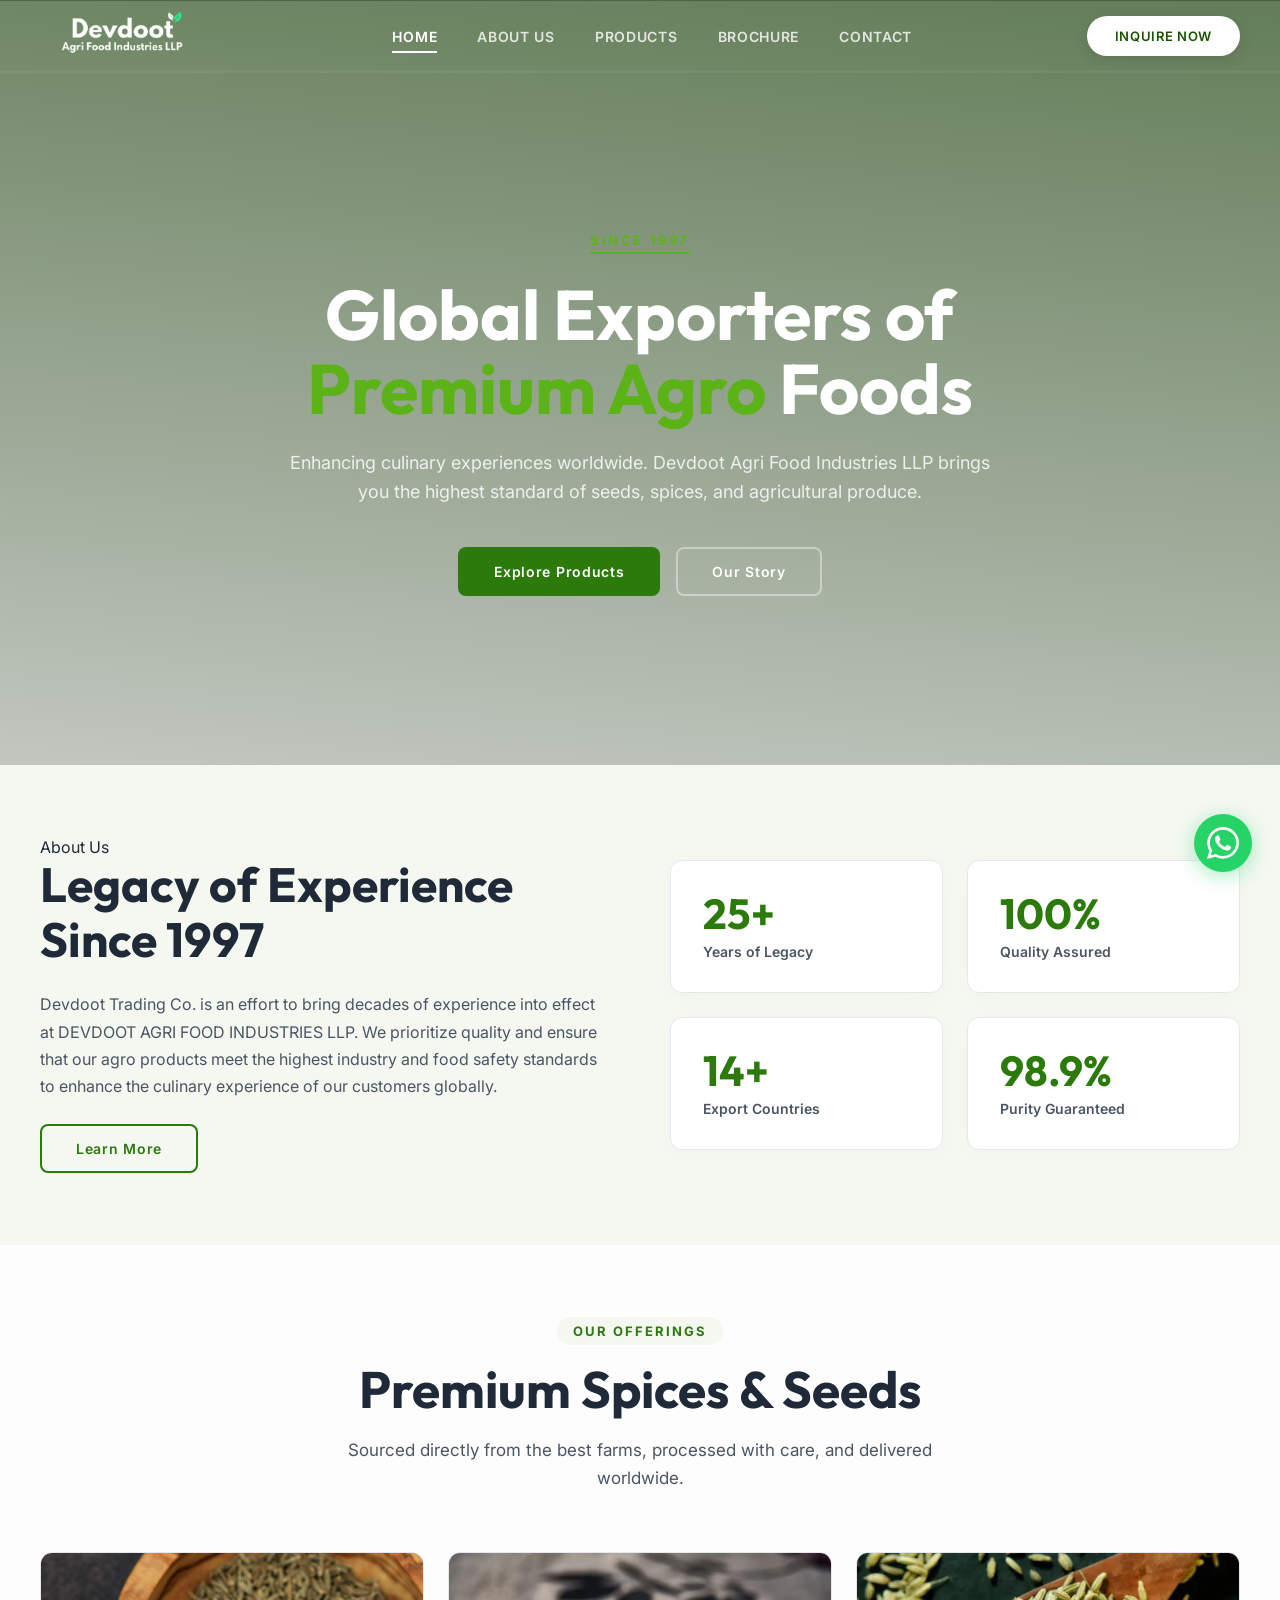
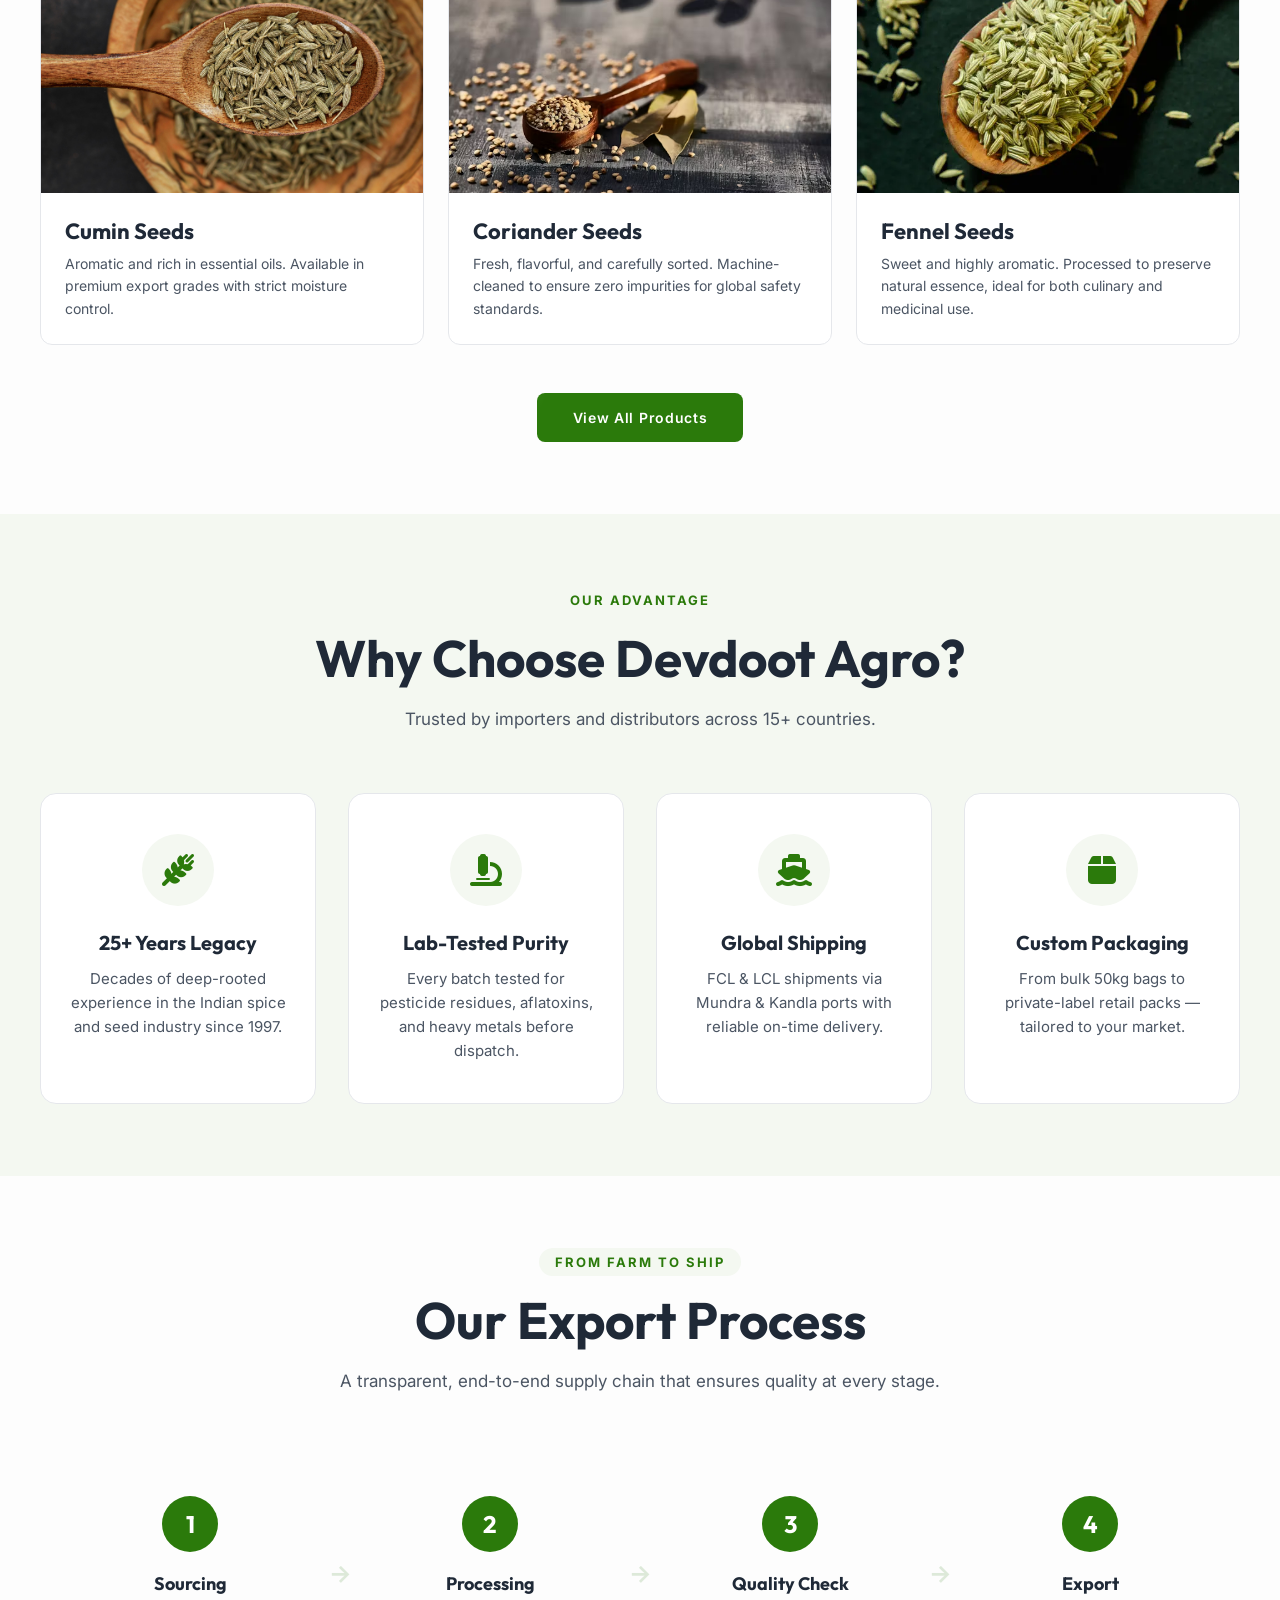
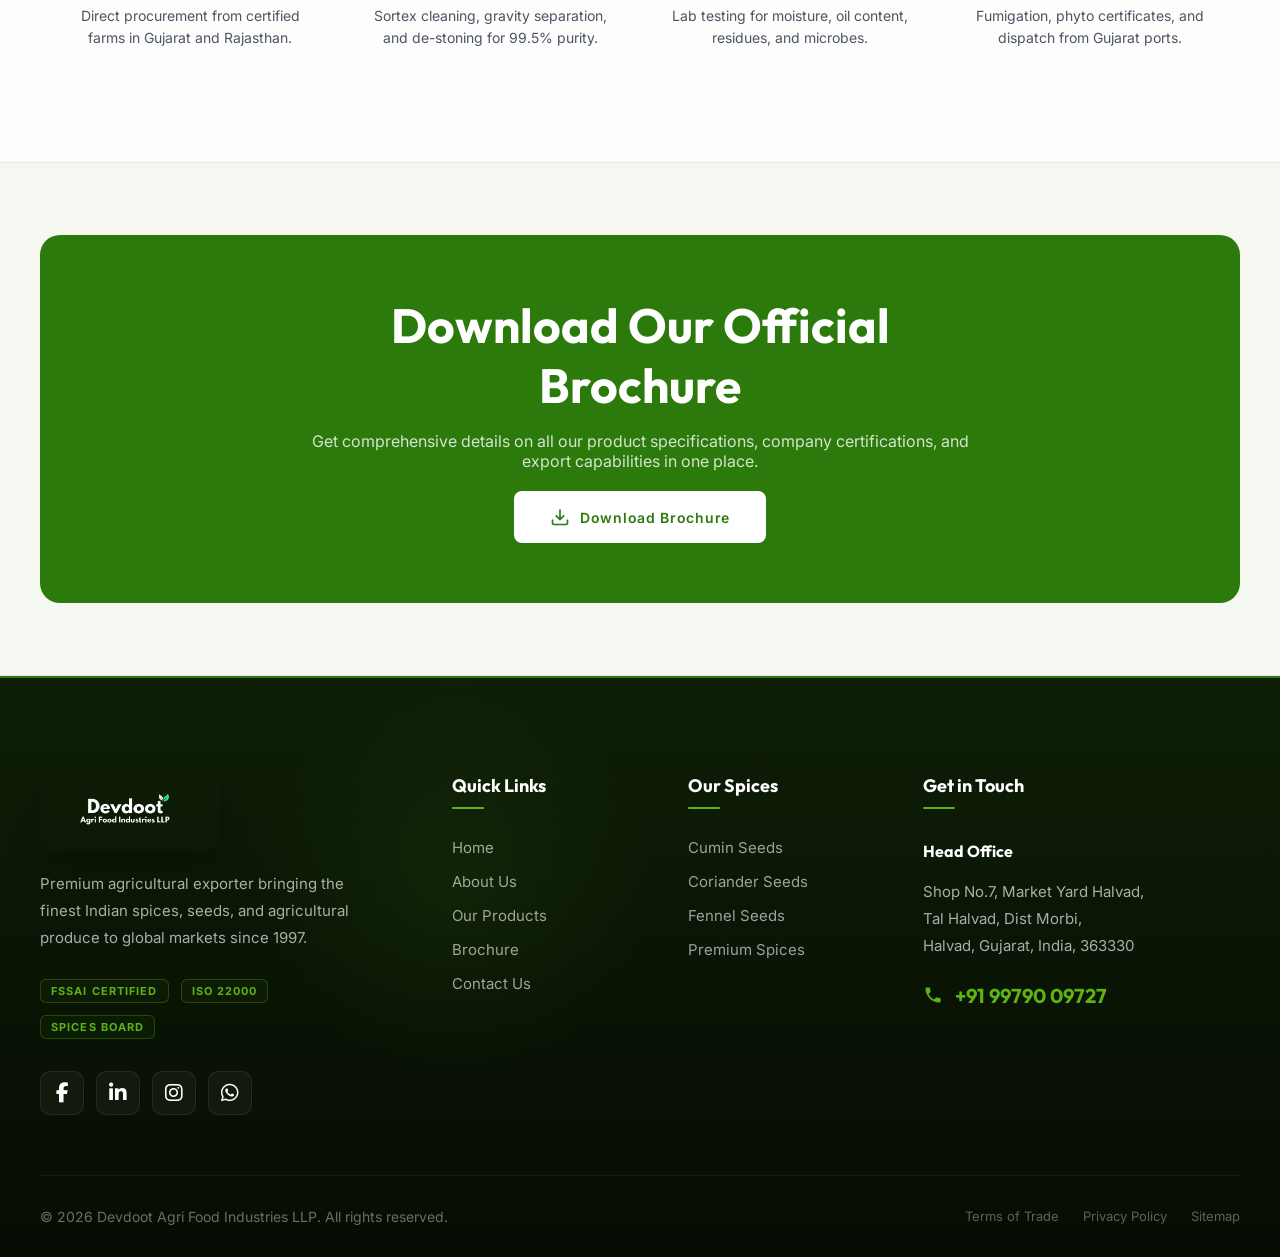
==== commit 15b89183: "feat: integrate FontAwesome icons, add top-bar with contact info, and update page meta titles across" ====
--- a/index.html
+++ b/index.html
@@ -4,7 +4,7 @@
 <head>
   <meta charset="UTF-8" />
   <meta name="viewport" content="width=device-width, initial-scale=1.0" />
-  <title>Devdoot Agri Food Industries LLP | Premium Agro Products Exporter</title>
+  <title>Devdoot Agro | Indian Spice & Seed Exporter | Cumin, Coriander, Fennel</title>
   <meta name="description"
     content="Devdoot Agri Food Industries LLP - Global exporter of premium agricultural products including Cumin, Coriander, Fennel seeds and more. Legacy of quality since 1997." />
   <meta name="keywords"
@@ -21,6 +21,7 @@
   <link
     href="https://fonts.googleapis.com/css2?family=Inter:wght@300;400;500;600&family=Outfit:wght@400;600;700;800&display=swap"
     rel="stylesheet" />
+  <link rel="stylesheet" href="https://cdnjs.cloudflare.com/ajax/libs/font-awesome/6.4.0/css/all.min.css" />
   <link rel="stylesheet" href="styles.css" />
 </head>
 
@@ -28,6 +29,33 @@
 
   <!-- ═══ NAV ═══ -->
   <nav>
+    <div class="top-bar">
+      <div class="container top-bar-inner">
+        <div class="top-bar-left">
+          <span class="tb-item"><i class="fa-solid fa-phone"></i> <a href="tel:+919979009727">+91 99790 09727</a></span>
+          <span class="tb-item"><i class="fa-solid fa-envelope"></i> <a
+              href="mailto:info@devdootagro.com">info@devdootagro.com</a></span>
+        </div>
+        <div class="top-bar-right">
+          <a href="https://wa.me/?text=Discover%20Devdoot%20Agri%20Food%20Industries%20LLP%20-%20Global%20Exporters%20of%20Premium%20Agricultural%20Spices%20%26%20Seeds%20since%201997.%20Visit%3A%20https%3A%2F%2Fdevdootagro.com%2F"
+            target="_blank" class="share-btn" aria-label="Share on WhatsApp">
+            <i class="fa-brands fa-whatsapp"></i>
+          </a>
+          <a href="https://www.linkedin.com/sharing/share-offsite/?url=https%3A%2F%2Fdevdootagro.com%2F" target="_blank"
+            class="share-btn" aria-label="Share on LinkedIn">
+            <i class="fa-brands fa-linkedin-in"></i>
+          </a>
+          <a href="https://www.facebook.com/sharer/sharer.php?u=https%3A%2F%2Fdevdootagro.com%2F" target="_blank"
+            class="share-btn" aria-label="Share on Facebook">
+            <i class="fa-brands fa-facebook-f"></i>
+          </a>
+          <a href="https://www.instagram.com/devdoot_spices/" target="_blank"
+            class="share-btn" aria-label="Instagram">
+            <i class="fa-brands fa-instagram"></i>
+          </a>
+        </div>
+      </div>
+    </div>
     <div class="container nav-inner">
       <a href="index.html" class="logo-wrap">
         <img src="assets/logo.png" alt="Devdoot Agro" class="logo-img" />
@@ -172,22 +200,22 @@
       </div>
       <div class="why-grid">
         <div class="why-card reveal">
-          <div class="why-icon">🌾</div>
+          <div class="why-icon"><i class="fa-solid fa-wheat-awn"></i></div>
           <h3>25+ Years Legacy</h3>
           <p>Decades of deep-rooted experience in the Indian spice and seed industry since 1997.</p>
         </div>
         <div class="why-card reveal reveal-delay-1">
-          <div class="why-icon">🔬</div>
+          <div class="why-icon"><i class="fa-solid fa-microscope"></i></div>
           <h3>Lab-Tested Purity</h3>
           <p>Every batch tested for pesticide residues, aflatoxins, and heavy metals before dispatch.</p>
         </div>
         <div class="why-card reveal reveal-delay-2">
-          <div class="why-icon">🚢</div>
+          <div class="why-icon"><i class="fa-solid fa-ship"></i></div>
           <h3>Global Shipping</h3>
           <p>FCL & LCL shipments via Mundra & Kandla ports with reliable on-time delivery.</p>
         </div>
         <div class="why-card reveal reveal-delay-3">
-          <div class="why-icon">📦</div>
+          <div class="why-icon"><i class="fa-solid fa-box"></i></div>
           <h3>Custom Packaging</h3>
           <p>From bulk 50kg bags to private-label retail packs — tailored to your market.</p>
         </div>
@@ -264,22 +292,17 @@
           </div>
           <div class="footer-social">
             <a href="https://facebook.com" target="_blank" class="social-btn" aria-label="Facebook">
-              <svg viewBox="0 0 24 24">
-                <path
-                  d="M18.77,7.46H14.5v-1.9c0-.9.6-1.1,1-1.1h3V1H14.17C10.5,1,9.44,3.85,9.44,6.2v1.25H6V11.2h3.44V23h5.06V11.2h4.27Z" />
-              </svg>
+              <i class="fa-brands fa-facebook-f"></i>
             </a>
             <a href="https://linkedin.com" target="_blank" class="social-btn" aria-label="LinkedIn">
-              <svg viewBox="0 0 24 24">
-                <path
-                  d="M19,3a2,2,0,0,1,2,2V19a2,2,0,0,1-2,2H5a2,2,0,0,1-2-2V5A2,2,0,0,1,5,3H19m-.5,15.5v-5.3a3.26,3.26,0,0,0-3.26-3.26c-.85,0-1.84.52-2.32,1.3v-1.11h-2.8v8.37h2.8v-4.93c0-.77.62-1.4,1.39-1.4a1.4,1.4,0,0,1,1.4,1.4v4.93h2.79M6.88,8.56a1.68,1.68,0,0,0,1.68-1.68c0-.93-.75-1.69-1.68-1.69a1.69,1.69,0,0,0-1.69,1.69,1.68,1.68,0,0,0,1.69,1.68m1.39,9.94v-8.37H5.5v8.37H8.27Z" />
-              </svg>
+              <i class="fa-brands fa-linkedin-in"></i>
+            </a>
+            <a href="https://www.instagram.com/devdoot_spices/" target="_blank" class="social-btn"
+              aria-label="Instagram">
+              <i class="fa-brands fa-instagram"></i>
             </a>
             <a href="https://wa.me/919979009727" target="_blank" class="social-btn" aria-label="WhatsApp">
-              <svg viewBox="0 0 24 24">
-                <path
-                  d="M12.04,2C6.5,2,2,6.5,2,12.04c0,2.1,0.55,4.14,1.59,5.95L2,24l6.3-1.65a9.88,9.88,0,0,0,5.7,1.45h0A11.89,11.89,0,0,0,24,11.91C24,5.43,18.66,2,12.04,2Zm5.43,12.38c-.3-.15-1.76-.87-2-.97s-.47-.15-.67.15-.77.97-.94,1.16-.35.22-.64.08a9.49,9.49,0,0,1-2.39-1.48,10.45,10.45,0,0,1-1.65-2.06c-.17-.3,0-.46.13-.61s.3-.35.45-.52.2-.3.3-.5a.78.78,0,0,0,0-.52c-.08-.15-.67-1.61-.92-2.21s-.49-.5-.67-.51-.37,0-.57,0a1.5,1.5,0,0,0-1,.37c-.27.3-1,1-1,2.48s1.07,2.88,1.21,3.07,2.1,3.2,5.08,4.49c.71.31,1.26.49,1.69.63a4.57,4.57,0,0,0,1.87.12c.57-.09,1.76-.72,2-1.41s.25-1.29.17-1.41S17.77,14.53,17.47,14.38Z" />
-              </svg>
+              <i class="fa-brands fa-whatsapp"></i>
             </a>
           </div>
         </div>
--- a/styles.css
+++ b/styles.css
@@ -286,6 +286,101 @@
 }
 
 /* ─── NAV ─── */
+.top-bar {
+  background: rgba(14, 30, 7, 0.45);
+  border-bottom: 1px solid rgba(255, 255, 255, 0.08);
+  font-size: 13px;
+  color: rgba(255, 255, 255, 0.75);
+  transition: all 0.4s cubic-bezier(0.16, 1, 0.3, 1);
+  height: 0;
+  overflow: hidden;
+  opacity: 0;
+  visibility: hidden;
+}
+
+nav.scrolled .top-bar,
+nav.mobile-open .top-bar {
+  background: rgba(10, 36, 2, 0.6);
+  border-bottom: 1px solid rgba(255, 255, 255, 0.05);
+  height: 38px;
+  opacity: 1;
+  visibility: visible;
+}
+
+.top-bar-inner {
+  display: flex;
+  justify-content: space-between;
+  align-items: center;
+  height: 38px;
+}
+
+.top-bar-left {
+  display: flex;
+  align-items: center;
+  gap: 24px;
+}
+
+.tb-item {
+  display: inline-flex;
+  align-items: center;
+  gap: 6px;
+  font-weight: 500;
+}
+
+.tb-item a {
+  color: rgba(255, 255, 255, 0.8);
+  transition: color 0.2s ease;
+}
+
+.tb-item a:hover {
+  color: var(--green-light);
+}
+
+.top-bar-right {
+  display: flex;
+  align-items: center;
+  gap: 12px;
+}
+
+.share-text {
+  font-size: 11px;
+  text-transform: uppercase;
+  letter-spacing: 0.08em;
+  color: rgba(255, 255, 255, 0.5);
+  font-weight: 700;
+}
+
+.share-btn {
+  color: rgba(255, 255, 255, 0.6);
+  display: flex;
+  align-items: center;
+  justify-content: center;
+  transition: all 0.3s cubic-bezier(0.16, 1, 0.3, 1);
+  padding: 4px;
+}
+
+.share-btn svg,
+.share-btn i {
+  width: 15px;
+  height: 15px;
+  font-size: 15px;
+  display: flex;
+  align-items: center;
+  justify-content: center;
+  fill: currentColor;
+}
+
+.share-btn:hover {
+  color: var(--green-light);
+  transform: translateY(-2px) scale(1.1);
+}
+
+@media (max-width: 1024px) {
+  .top-bar {
+    display: none;
+  }
+}
+
 nav {
   position: fixed;
   top: 0;
@@ -422,7 +517,8 @@
 .mobile-menu {
   display: flex;
   position: fixed;
-  top: 70px; /* Aligns perfectly with the new 70px header height */
+  top: 70px;
+  /* Aligns perfectly with the new 70px header height */
   left: 0;
   right: 0;
   bottom: 0;
@@ -470,11 +566,25 @@
   transform: translateY(0);
 }
 
-.mobile-menu.open ul li:nth-child(1) { transition-delay: 0.08s; }
-.mobile-menu.open ul li:nth-child(2) { transition-delay: 0.14s; }
-.mobile-menu.open ul li:nth-child(3) { transition-delay: 0.2s; }
-.mobile-menu.open ul li:nth-child(4) { transition-delay: 0.26s; }
-.mobile-menu.open ul li:nth-child(5) { transition-delay: 0.32s; }
+.mobile-menu.open ul li:nth-child(1) {
+  transition-delay: 0.08s;
+}
+
+.mobile-menu.open ul li:nth-child(2) {
+  transition-delay: 0.14s;
+}
+
+.mobile-menu.open ul li:nth-child(3) {
+  transition-delay: 0.2s;
+}
+
+.mobile-menu.open ul li:nth-child(4) {
+  transition-delay: 0.26s;
+}
+
+.mobile-menu.open ul li:nth-child(5) {
+  transition-delay: 0.32s;
+}
 
 .mobile-menu a {
   position: relative;
@@ -592,8 +702,8 @@
 /* Scroll Reading Progress Bar */
 .scroll-progress-container {
   position: fixed;
-  top: 71px;
-  /* Fixed top alignment to match stable header height */
+  top: 70px;
+  /* Initially hidden top-bar, so only nav height */
   left: 0;
   width: 100%;
   height: 3px;
@@ -601,6 +711,17 @@
   z-index: 101;
   /* Higher than nav z-index so it is visible */
   pointer-events: none;
+  transition: top 0.4s cubic-bezier(0.16, 1, 0.3, 1);
+}
+
+@media (min-width: 1025px) {
+  nav.scrolled+.scroll-progress-container {
+    top: 108px !important;
+  }
+}
+
+nav.mobile-open+.scroll-progress-container {
+  top: 80px !important;
 }
 
 .scroll-progress-bar {
@@ -611,9 +732,19 @@
   transition: width 0.1s ease-out;
 }
 
-@media (max-width: 991px) {
-  .scroll-progress-container {
-    top: 71px;
+@media (max-width: 1024px) {
+  .scroll-progress-container,
+  nav.scrolled+.scroll-progress-container,
+  nav.mobile-open+.scroll-progress-container {
+    top: 70px !important; /* Stable tablet header height */
+  }
+}
+
+@media (max-width: 480px) {
+  .scroll-progress-container,
+  nav.scrolled+.scroll-progress-container,
+  nav.mobile-open+.scroll-progress-container {
+    top: 80px !important; /* Stable mobile header height */
   }
 }
 
@@ -750,9 +881,14 @@
   box-shadow: 0 8px 20px rgba(91, 179, 24, 0.3);
 }
 
-.social-btn svg {
+.social-btn svg,
+.social-btn i {
   width: 20px;
   height: 20px;
+  font-size: 20px;
+  display: flex;
+  align-items: center;
+  justify-content: center;
   fill: currentColor;
 }
 
@@ -1395,6 +1531,17 @@
   gap: 16px;
 }
 
+@media (max-width: 480px) {
+  .p-actions {
+    flex-direction: column;
+  }
+  .p-actions .btn-primary,
+  .p-actions .btn-outline {
+    width: 100%;
+    justify-content: center;
+  }
+}
+
 .wa-btn {
   background: var(--green-wa);
 }
@@ -1468,6 +1615,7 @@
   align-items: center;
   justify-content: center;
   font-size: 20px;
+  color: var(--green);
 }
 
 .c-info-item h4 {
@@ -1627,6 +1775,7 @@
   justify-content: center;
   margin: 0 auto 24px;
   font-size: 32px;
+  color: var(--green);
 }
 
 .why-card h3 {
@@ -1829,6 +1978,7 @@
 .b-highlight-icon {
   font-size: 40px;
   margin-bottom: 20px;
+  color: var(--green);
 }
 
 .b-highlight h3 {
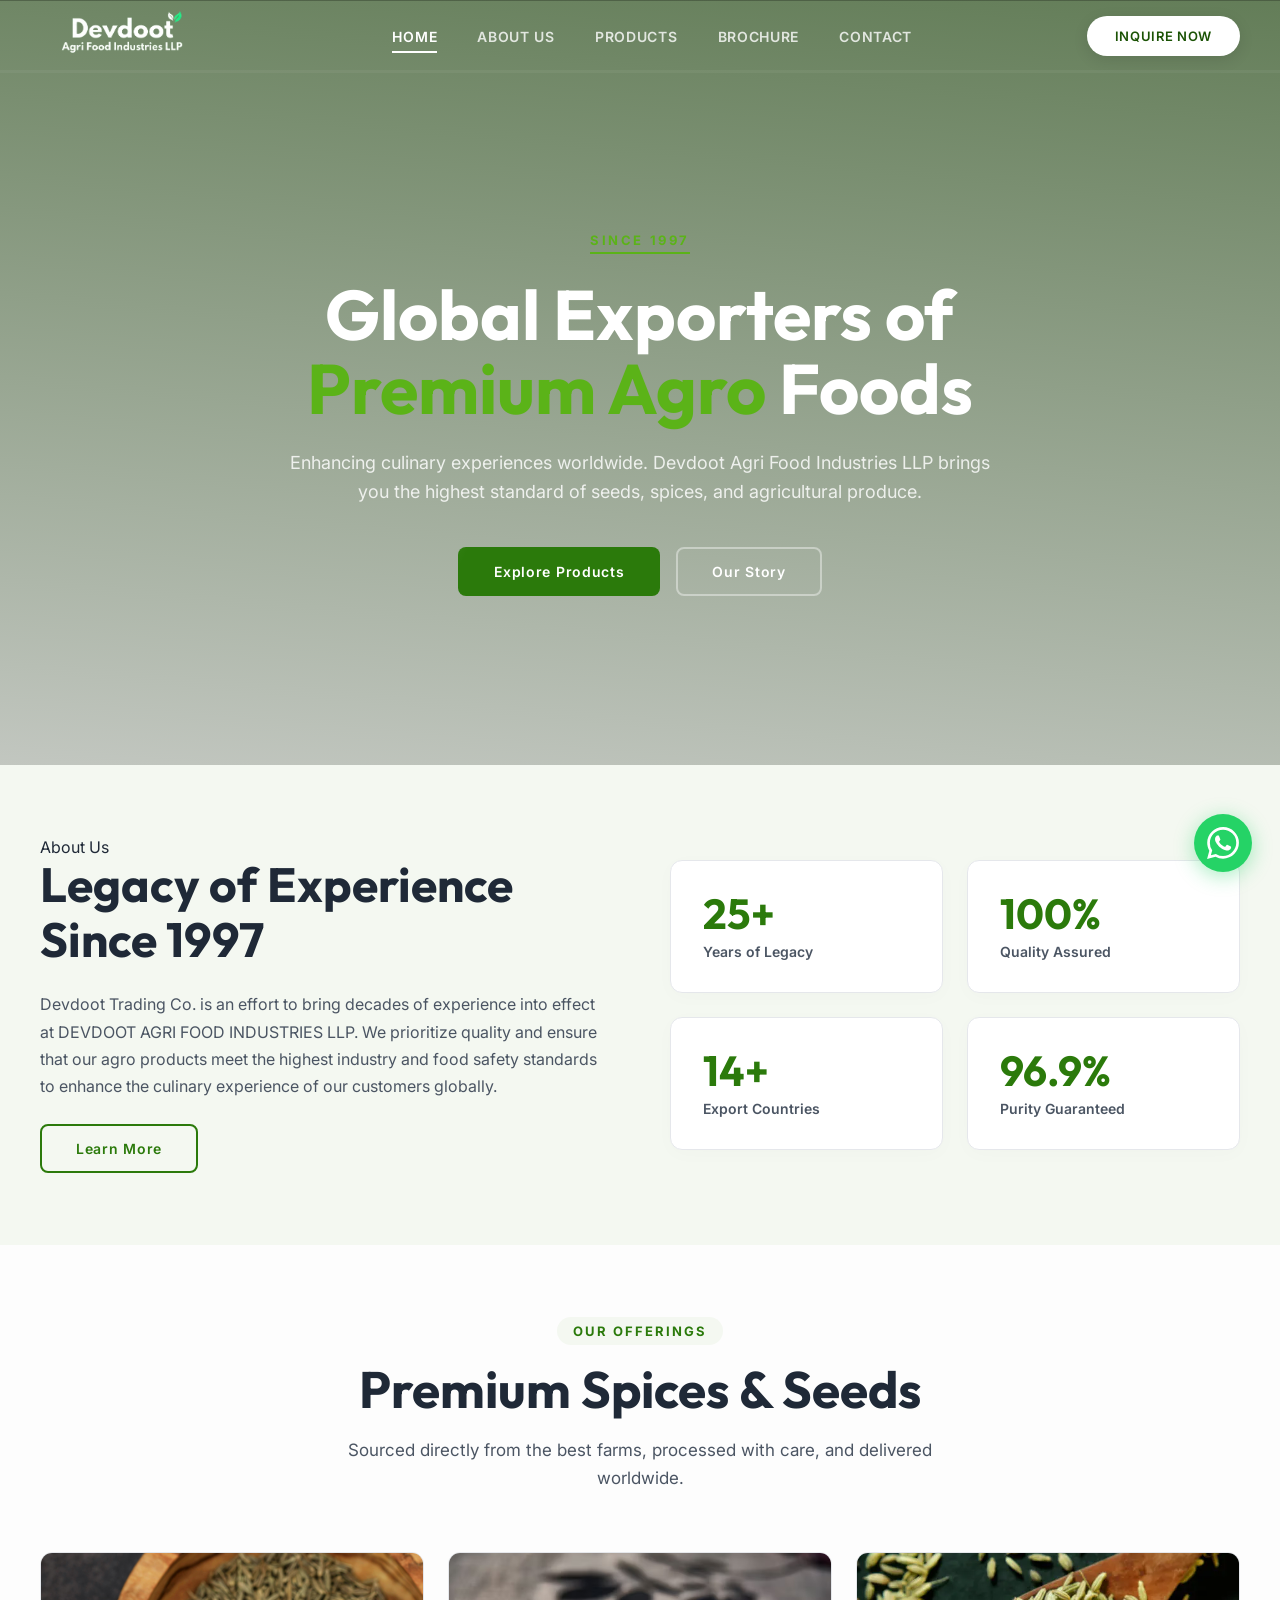
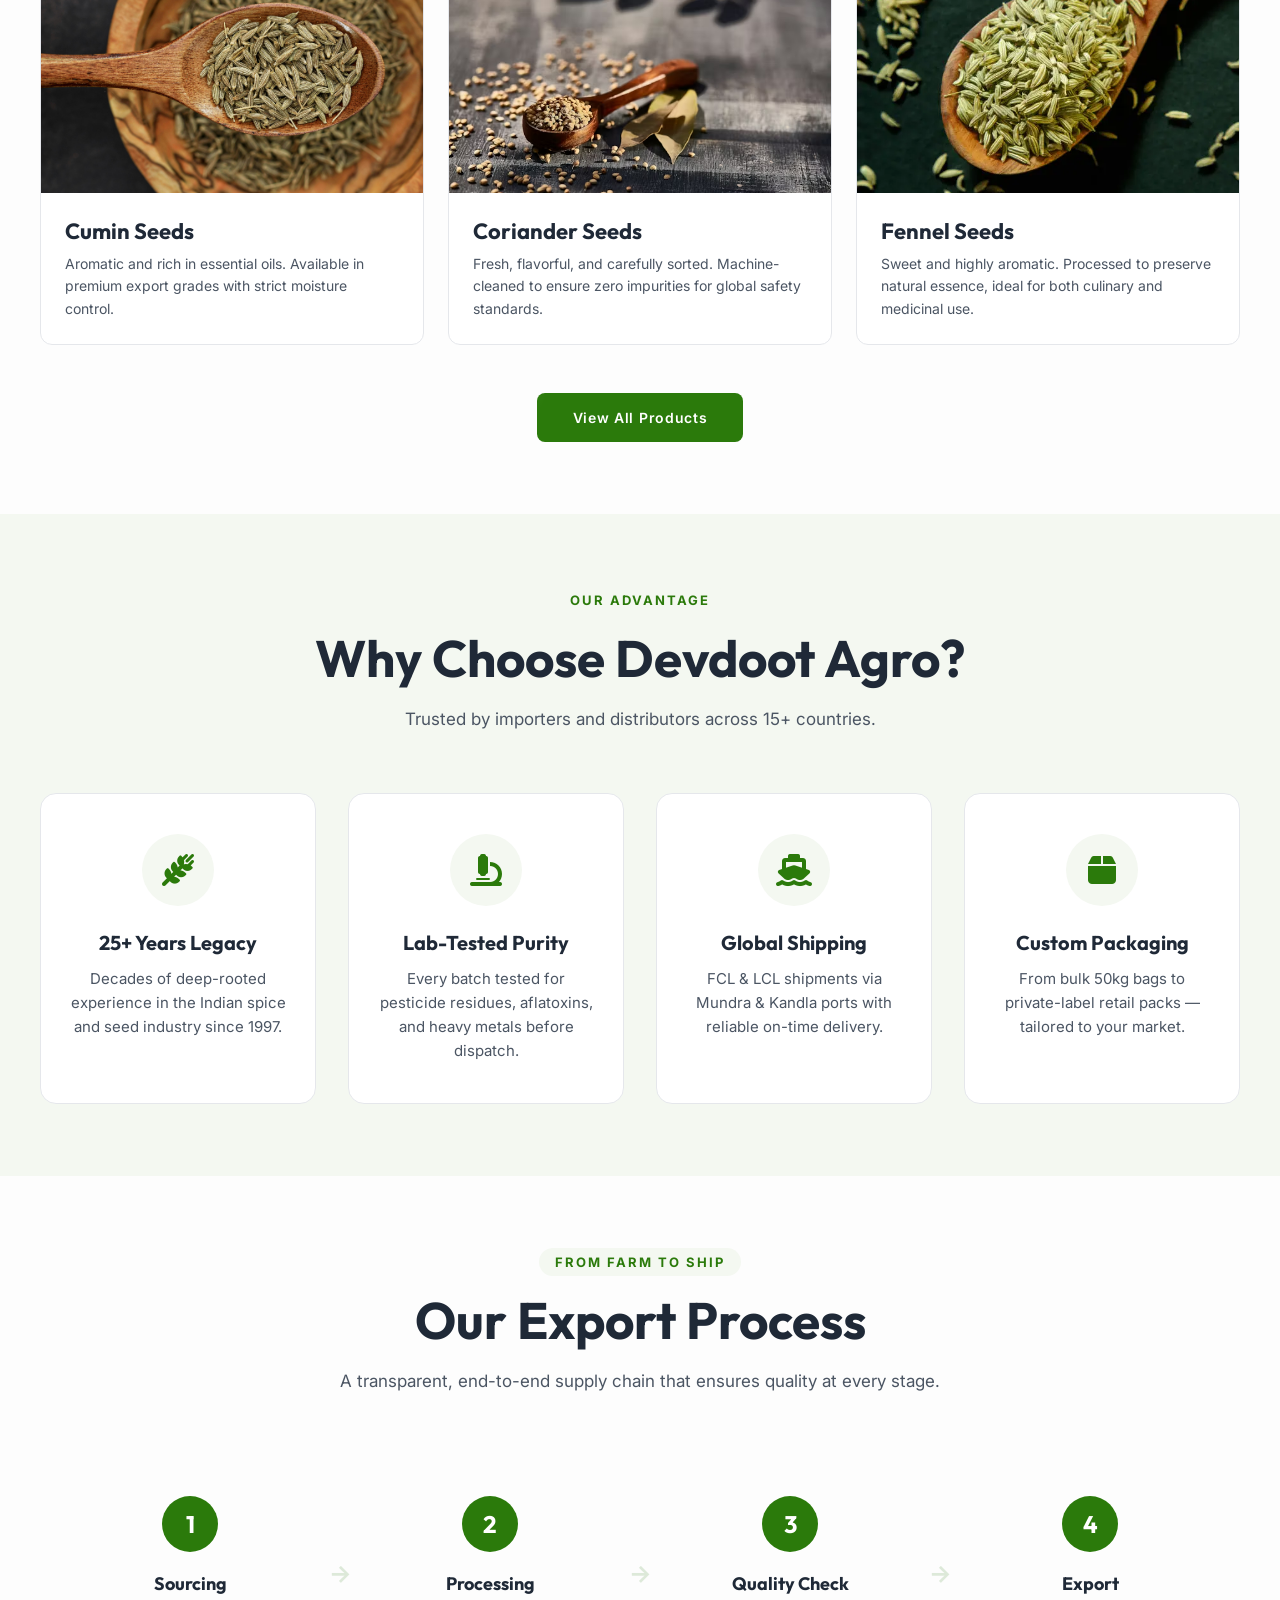
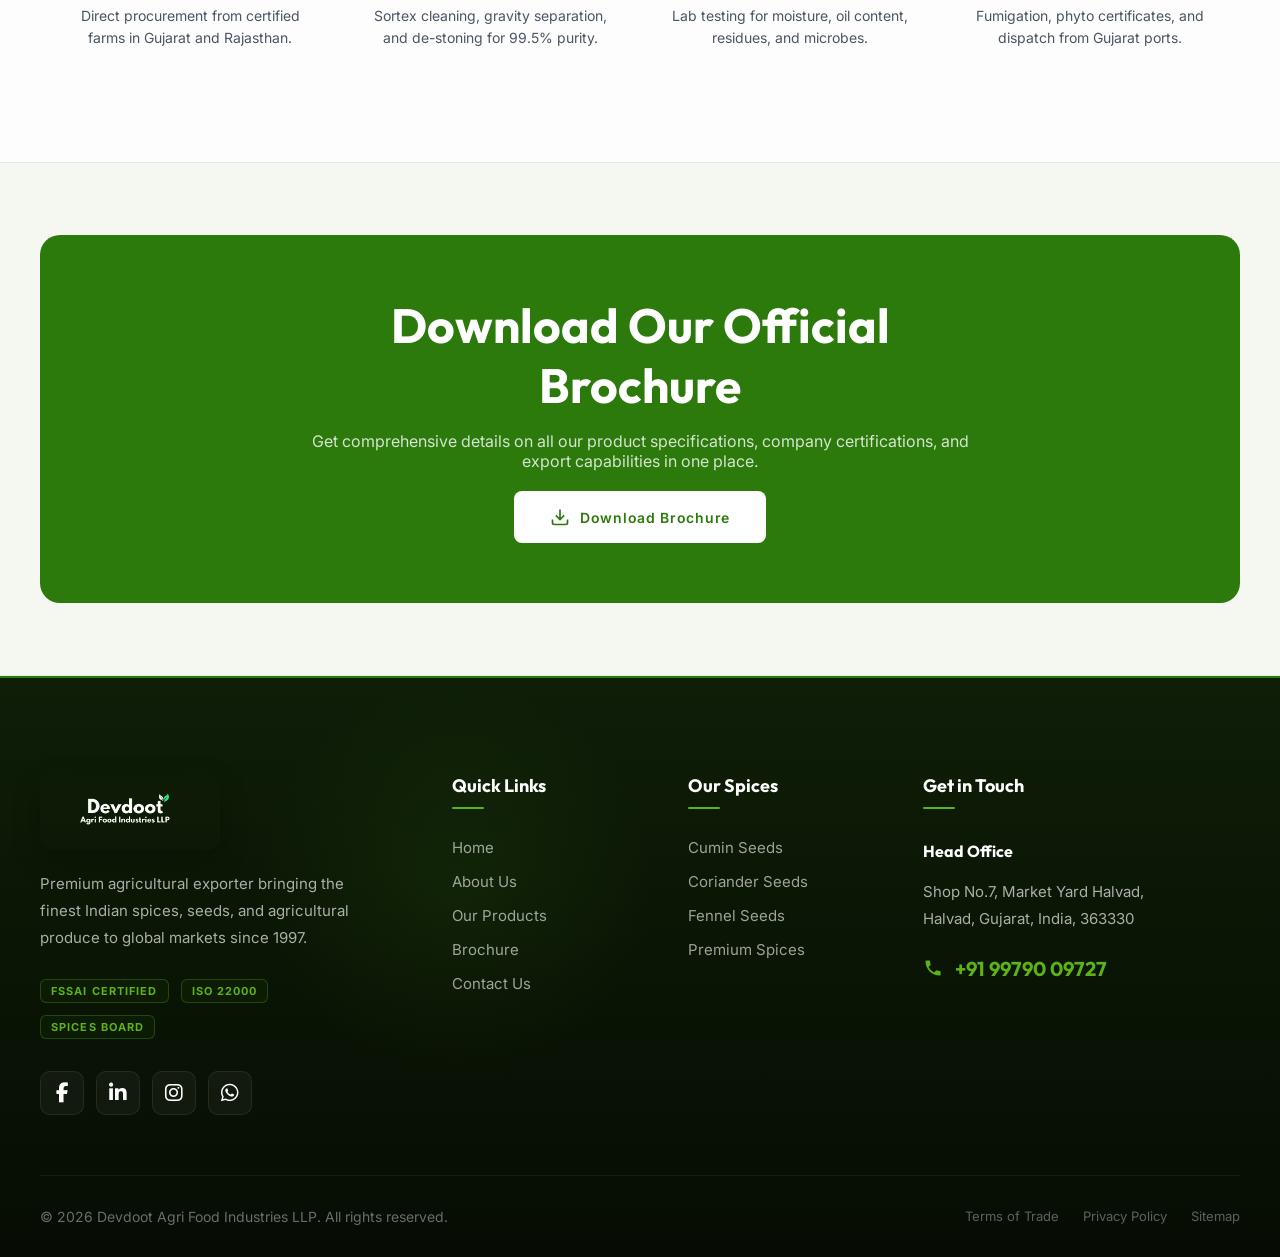
==== commit 44d8f518: "#" ====
--- a/index.html
+++ b/index.html
@@ -330,7 +330,6 @@
           <div class="footer-address">
             <strong>Head Office</strong>
             Shop No.7, Market Yard Halvad,<br>
-            Tal Halvad, Dist Morbi,<br>
             Halvad, Gujarat, India, 363330
           </div>
           <a href="tel:+919979009727" class="footer-phone">
